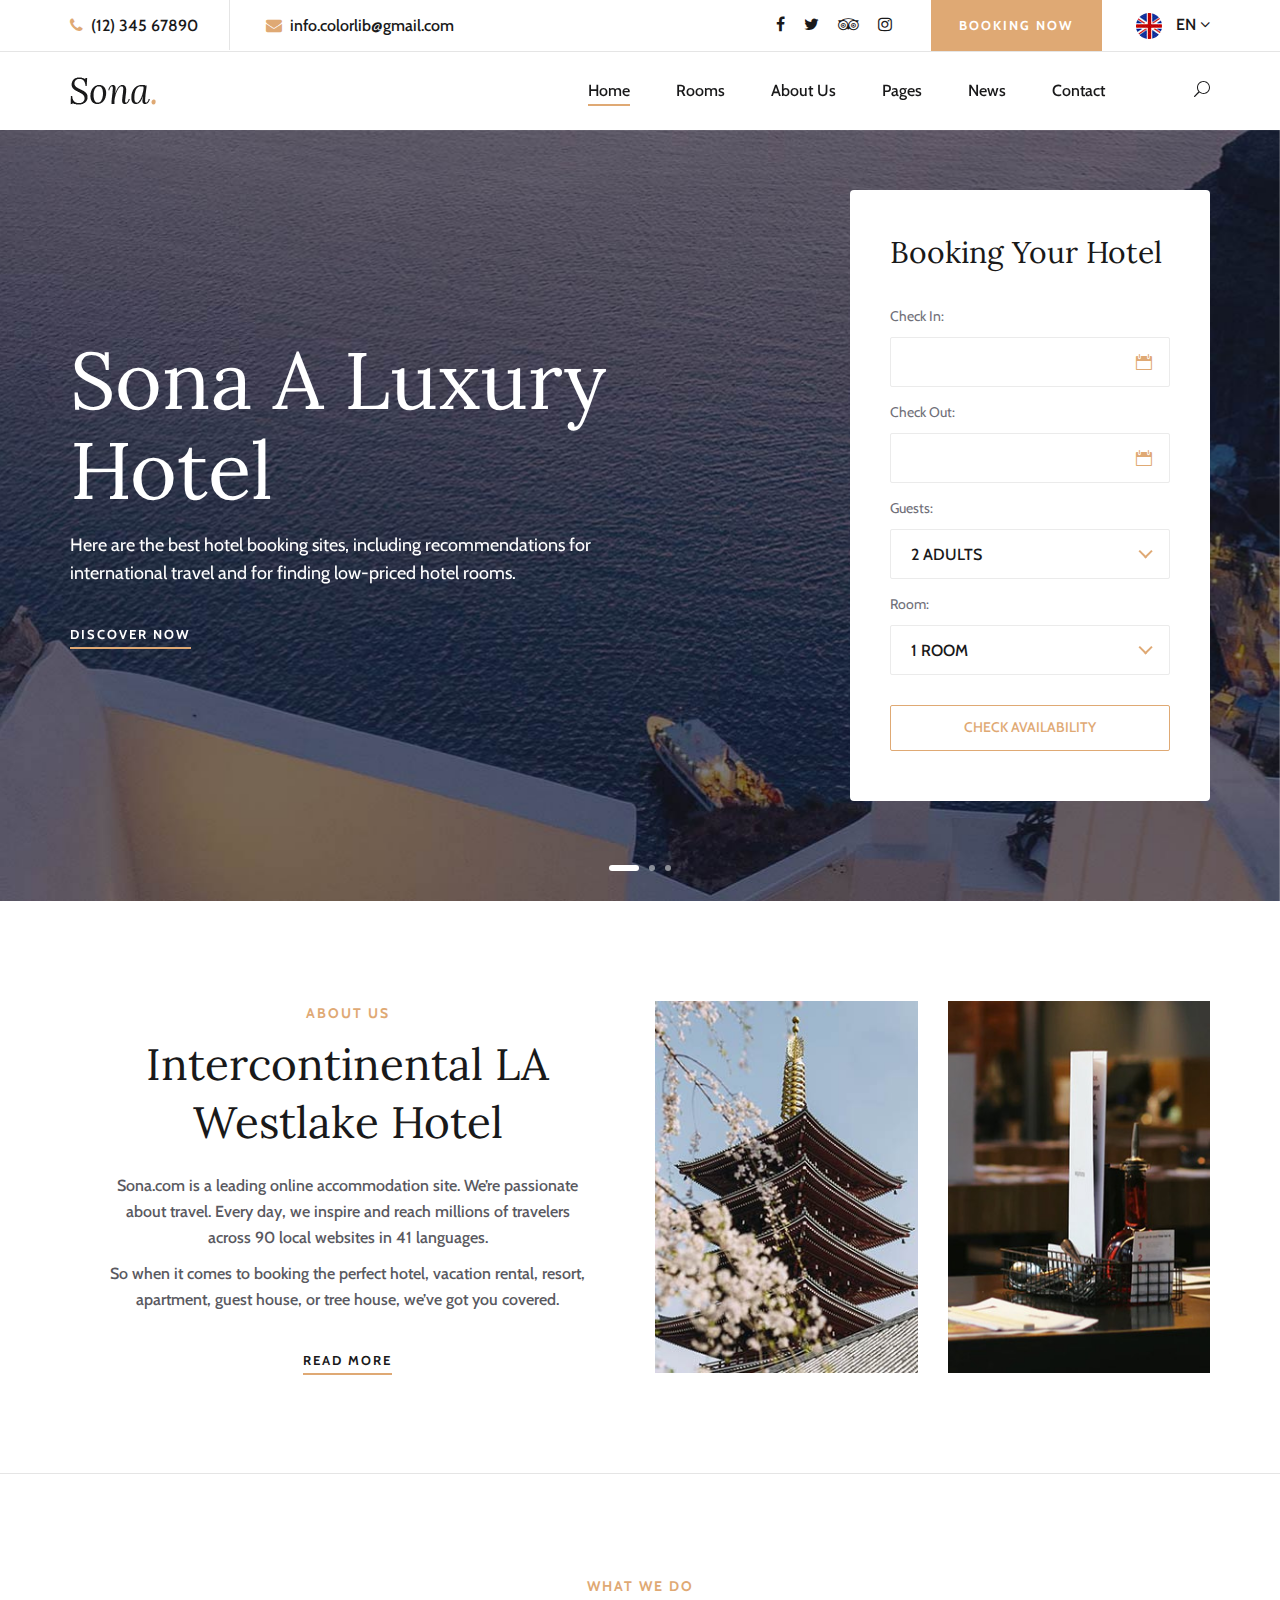
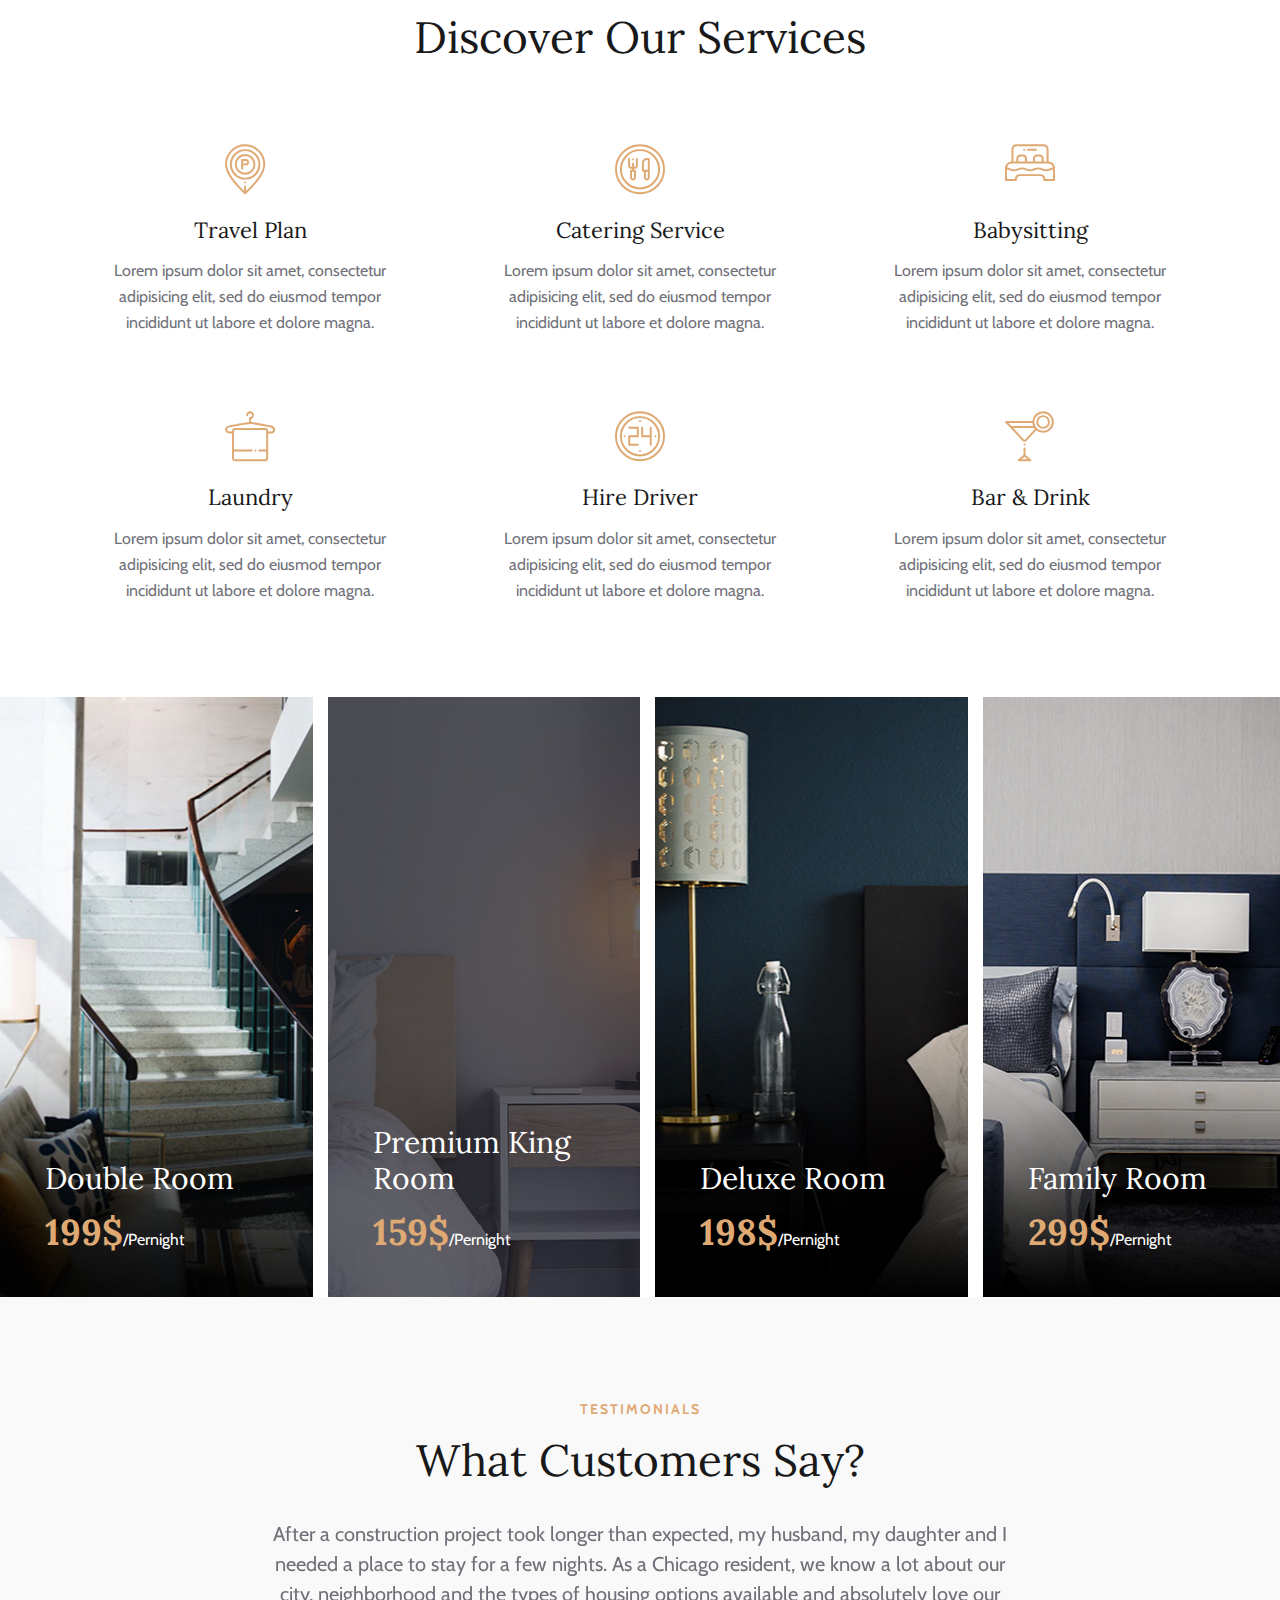
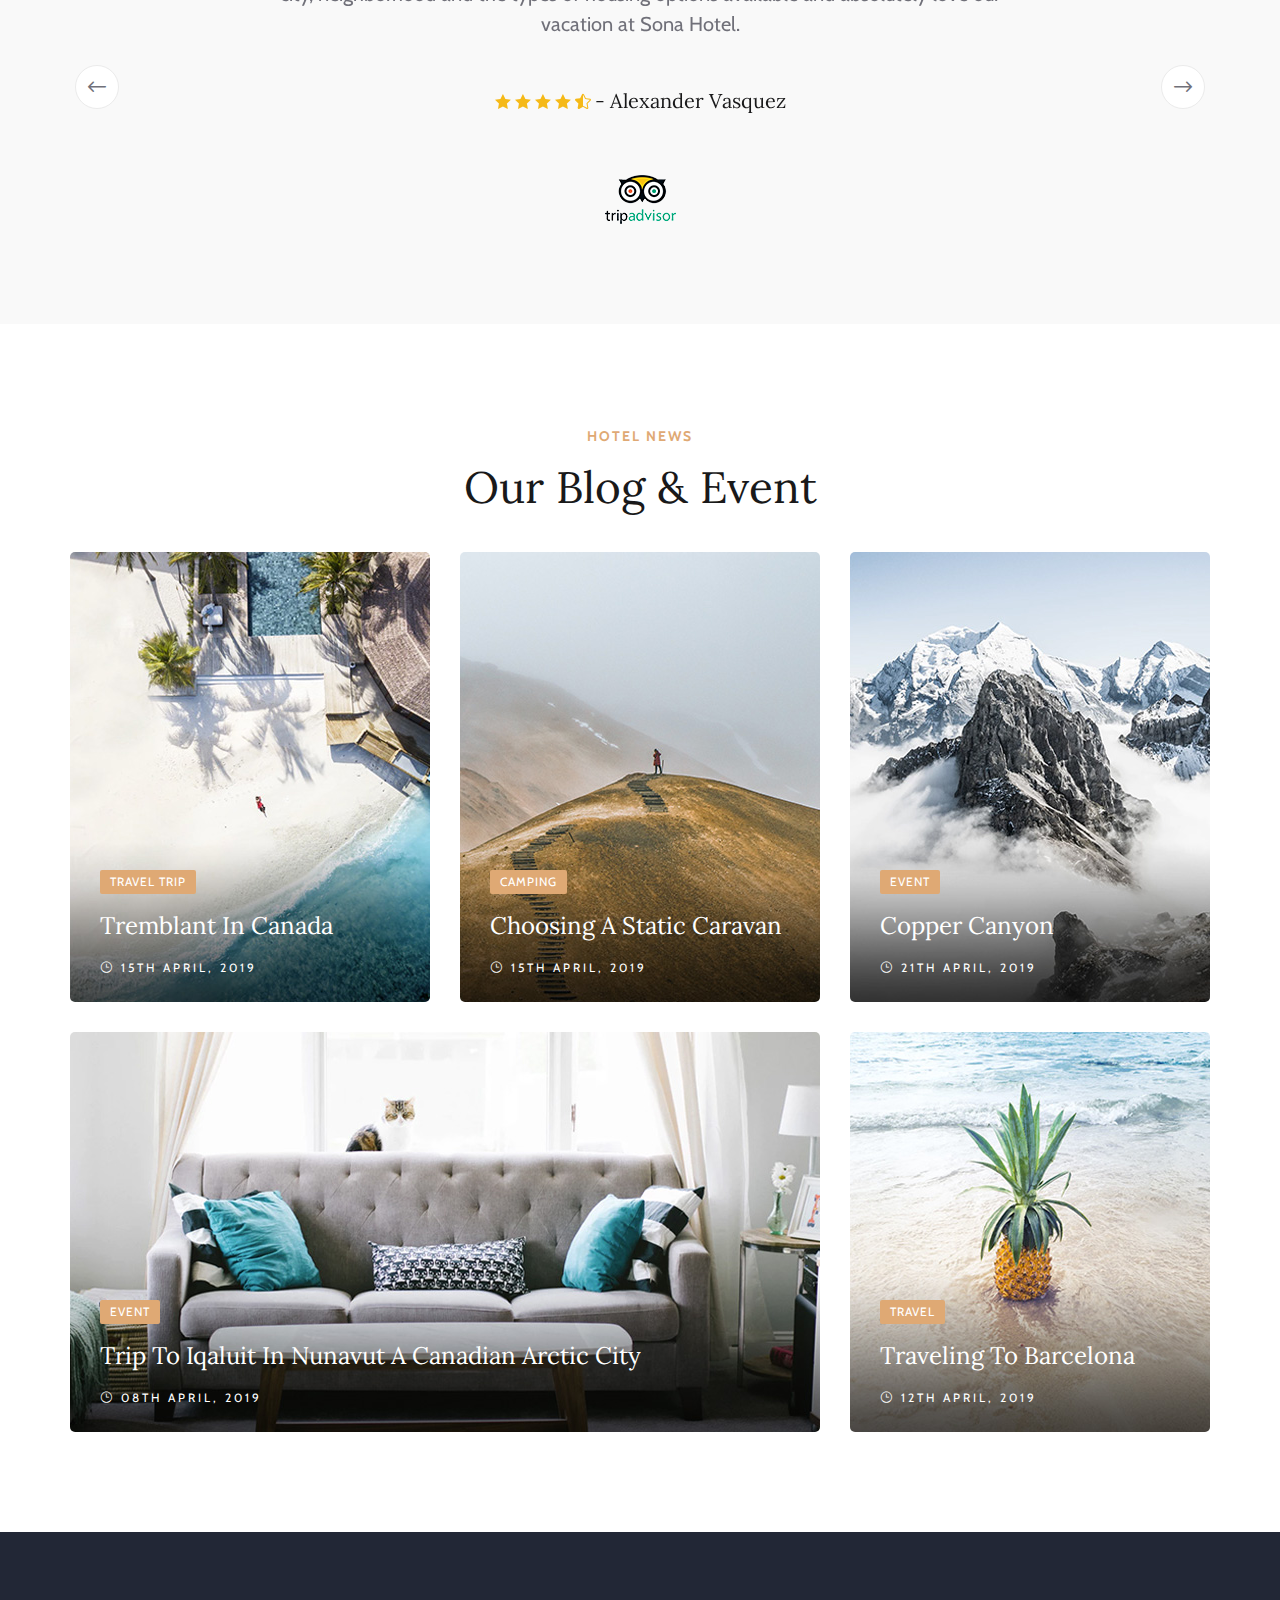
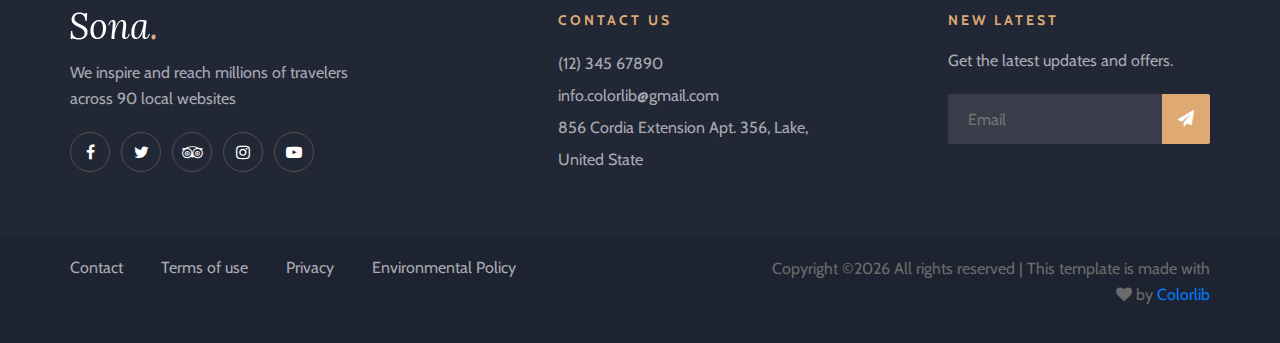
==== index.html @ cb91a14e "all files" ====
<!DOCTYPE html>
<html lang="zxx">

<head>
    <meta charset="UTF-8">
    <meta name="description" content="Sona Template">
    <meta name="keywords" content="Sona, unica, creative, html">
    <meta name="viewport" content="width=device-width, initial-scale=1.0">
    <meta http-equiv="X-UA-Compatible" content="ie=edge">
    <title>Sona | Template</title>

    <!-- Google Font -->
    <link href="https://fonts.googleapis.com/css?family=Lora:400,700&display=swap" rel="stylesheet">
    <link href="https://fonts.googleapis.com/css?family=Cabin:400,500,600,700&display=swap" rel="stylesheet">

    <!-- Css Styles -->
    <link rel="stylesheet" href="css/bootstrap.min.css" type="text/css">
    <link rel="stylesheet" href="css/font-awesome.min.css" type="text/css">
    <link rel="stylesheet" href="css/elegant-icons.css" type="text/css">
    <link rel="stylesheet" href="css/flaticon.css" type="text/css">
    <link rel="stylesheet" href="css/owl.carousel.min.css" type="text/css">
    <link rel="stylesheet" href="css/nice-select.css" type="text/css">
    <link rel="stylesheet" href="css/jquery-ui.min.css" type="text/css">
    <link rel="stylesheet" href="css/magnific-popup.css" type="text/css">
    <link rel="stylesheet" href="css/slicknav.min.css" type="text/css">
    <link rel="stylesheet" href="css/style.css" type="text/css">
</head>

<body>
    <!-- Page Preloder -->
    <div id="preloder">
        <div class="loader"></div>
    </div>

    <!-- Offcanvas Menu Section Begin -->
    <div class="offcanvas-menu-overlay"></div>
    <div class="canvas-open">
        <i class="icon_menu"></i>
    </div>
    <div class="offcanvas-menu-wrapper">
        <div class="canvas-close">
            <i class="icon_close"></i>
        </div>
        <div class="search-icon  search-switch">
            <i class="icon_search"></i>
        </div>
        <div class="header-configure-area">
            <div class="language-option">
                <img src="img/flag.jpg" alt="">
                <span>EN <i class="fa fa-angle-down"></i></span>
                <div class="flag-dropdown">
                    <ul>
                        <li><a href="#">Zi</a></li>
                        <li><a href="#">Fr</a></li>
                    </ul>
                </div>
            </div>
            <a href="#" class="bk-btn">Booking Now</a>
        </div>
        <nav class="mainmenu mobile-menu">
            <ul>
                <li class="active"><a href="./index.html">Home</a></li>
                <li><a href="./rooms.html">Rooms</a></li>
                <li><a href="./about-us.html">About Us</a></li>
                <li><a href="./pages.html">Pages</a>
                    <ul class="dropdown">
                        <li><a href="./room-details.html">Room Details</a></li>
                        <li><a href="#">Deluxe Room</a></li>
                        <li><a href="#">Family Room</a></li>
                        <li><a href="#">Premium Room</a></li>
                    </ul>
                </li>
                <li><a href="./blog.html">News</a></li>
                <li><a href="./contact.html">Contact</a></li>
            </ul>
        </nav>
        <div id="mobile-menu-wrap"></div>
        <div class="top-social">
            <a href="#"><i class="fa fa-facebook"></i></a>
            <a href="#"><i class="fa fa-twitter"></i></a>
            <a href="#"><i class="fa fa-tripadvisor"></i></a>
            <a href="#"><i class="fa fa-instagram"></i></a>
        </div>
        <ul class="top-widget">
            <li><i class="fa fa-phone"></i> (12) 345 67890</li>
            <li><i class="fa fa-envelope"></i> info.colorlib@gmail.com</li>
        </ul>
    </div>
    <!-- Offcanvas Menu Section End -->

    <!-- Header Section Begin -->
    <header class="header-section">
        <div class="top-nav">
            <div class="container">
                <div class="row">
                    <div class="col-lg-6">
                        <ul class="tn-left">
                            <li><i class="fa fa-phone"></i> (12) 345 67890</li>
                            <li><i class="fa fa-envelope"></i> info.colorlib@gmail.com</li>
                        </ul>
                    </div>
                    <div class="col-lg-6">
                        <div class="tn-right">
                            <div class="top-social">
                                <a href="#"><i class="fa fa-facebook"></i></a>
                                <a href="#"><i class="fa fa-twitter"></i></a>
                                <a href="#"><i class="fa fa-tripadvisor"></i></a>
                                <a href="#"><i class="fa fa-instagram"></i></a>
                            </div>
                            <a href="#" class="bk-btn">Booking Now</a>
                            <div class="language-option">
                                <img src="img/flag.jpg" alt="">
                                <span>EN <i class="fa fa-angle-down"></i></span>
                                <div class="flag-dropdown">
                                    <ul>
                                        <li><a href="#">Zi</a></li>
                                        <li><a href="#">Fr</a></li>
                                    </ul>
                                </div>
                            </div>
                        </div>
                    </div>
                </div>
            </div>
        </div>
        <div class="menu-item">
            <div class="container">
                <div class="row">
                    <div class="col-lg-2">
                        <div class="logo">
                            <a href="./index.html">
                                <img src="img/logo.png" alt="">
                            </a>
                        </div>
                    </div>
                    <div class="col-lg-10">
                        <div class="nav-menu">
                            <nav class="mainmenu">
                                <ul>
                                    <li class="active"><a href="./index.html">Home</a></li>
                                    <li><a href="./rooms.html">Rooms</a></li>
                                    <li><a href="./about-us.html">About Us</a></li>
                                    <li><a href="./pages.html">Pages</a>
                                        <ul class="dropdown">
                                            <li><a href="./room-details.html">Room Details</a></li>
                                            <li><a href="./blog-details.html">Blog Details</a></li>
                                            <li><a href="#">Family Room</a></li>
                                            <li><a href="#">Premium Room</a></li>
                                        </ul>
                                    </li>
                                    <li><a href="./blog.html">News</a></li>
                                    <li><a href="./contact.html">Contact</a></li>
                                </ul>
                            </nav>
                            <div class="nav-right search-switch">
                                <i class="icon_search"></i>
                            </div>
                        </div>
                    </div>
                </div>
            </div>
        </div>
    </header>
    <!-- Header End -->

    <!-- Hero Section Begin -->
    <section class="hero-section">
        <div class="container">
            <div class="row">
                <div class="col-lg-6">
                    <div class="hero-text">
                        <h1>Sona A Luxury Hotel</h1>
                        <p>Here are the best hotel booking sites, including recommendations for international
                            travel and for finding low-priced hotel rooms.</p>
                        <a href="#" class="primary-btn">Discover Now</a>
                    </div>
                </div>
                <div class="col-xl-4 col-lg-5 offset-xl-2 offset-lg-1">
                    <div class="booking-form">
                        <h3>Booking Your Hotel</h3>
                        <form action="#">
                            <div class="check-date">
                                <label for="date-in">Check In:</label>
                                <input type="text" class="date-input" id="date-in">
                                <i class="icon_calendar"></i>
                            </div>
                            <div class="check-date">
                                <label for="date-out">Check Out:</label>
                                <input type="text" class="date-input" id="date-out">
                                <i class="icon_calendar"></i>
                            </div>
                            <div class="select-option">
                                <label for="guest">Guests:</label>
                                <select id="guest">
                                    <option value="">2 Adults</option>
                                    <option value="">3 Adults</option>
                                </select>
                            </div>
                            <div class="select-option">
                                <label for="room">Room:</label>
                                <select id="room">
                                    <option value="">1 Room</option>
                                    <option value="">2 Room</option>
                                </select>
                            </div>
                            <button type="submit">Check Availability</button>
                        </form>
                    </div>
                </div>
            </div>
        </div>
        <div class="hero-slider owl-carousel">
            <div class="hs-item set-bg" data-setbg="img/hero/hero-1.jpg"></div>
            <div class="hs-item set-bg" data-setbg="img/hero/hero-2.jpg"></div>
            <div class="hs-item set-bg" data-setbg="img/hero/hero-3.jpg"></div>
        </div>
    </section>
    <!-- Hero Section End -->

    <!-- About Us Section Begin -->
    <section class="aboutus-section spad">
        <div class="container">
            <div class="row">
                <div class="col-lg-6">
                    <div class="about-text">
                        <div class="section-title">
                            <span>About Us</span>
                            <h2>Intercontinental LA <br />Westlake Hotel</h2>
                        </div>
                        <p class="f-para">Sona.com is a leading online accommodation site. We’re passionate about
                            travel. Every day, we inspire and reach millions of travelers across 90 local websites in 41
                            languages.</p>
                        <p class="s-para">So when it comes to booking the perfect hotel, vacation rental, resort,
                            apartment, guest house, or tree house, we’ve got you covered.</p>
                        <a href="#" class="primary-btn about-btn">Read More</a>
                    </div>
                </div>
                <div class="col-lg-6">
                    <div class="about-pic">
                        <div class="row">
                            <div class="col-sm-6">
                                <img src="img/about/about-1.jpg" alt="">
                            </div>
                            <div class="col-sm-6">
                                <img src="img/about/about-2.jpg" alt="">
                            </div>
                        </div>
                    </div>
                </div>
            </div>
        </div>
    </section>
    <!-- About Us Section End -->

    <!-- Services Section End -->
    <section class="services-section spad">
        <div class="container">
            <div class="row">
                <div class="col-lg-12">
                    <div class="section-title">
                        <span>What We Do</span>
                        <h2>Discover Our Services</h2>
                    </div>
                </div>
            </div>
            <div class="row">
                <div class="col-lg-4 col-sm-6">
                    <div class="service-item">
                        <i class="flaticon-036-parking"></i>
                        <h4>Travel Plan</h4>
                        <p>Lorem ipsum dolor sit amet, consectetur adipisicing elit, sed do eiusmod tempor incididunt ut
                            labore et dolore magna.</p>
                    </div>
                </div>
                <div class="col-lg-4 col-sm-6">
                    <div class="service-item">
                        <i class="flaticon-033-dinner"></i>
                        <h4>Catering Service</h4>
                        <p>Lorem ipsum dolor sit amet, consectetur adipisicing elit, sed do eiusmod tempor incididunt ut
                            labore et dolore magna.</p>
                    </div>
                </div>
                <div class="col-lg-4 col-sm-6">
                    <div class="service-item">
                        <i class="flaticon-026-bed"></i>
                        <h4>Babysitting</h4>
                        <p>Lorem ipsum dolor sit amet, consectetur adipisicing elit, sed do eiusmod tempor incididunt ut
                            labore et dolore magna.</p>
                    </div>
                </div>
                <div class="col-lg-4 col-sm-6">
                    <div class="service-item">
                        <i class="flaticon-024-towel"></i>
                        <h4>Laundry</h4>
                        <p>Lorem ipsum dolor sit amet, consectetur adipisicing elit, sed do eiusmod tempor incididunt ut
                            labore et dolore magna.</p>
                    </div>
                </div>
                <div class="col-lg-4 col-sm-6">
                    <div class="service-item">
                        <i class="flaticon-044-clock-1"></i>
                        <h4>Hire Driver</h4>
                        <p>Lorem ipsum dolor sit amet, consectetur adipisicing elit, sed do eiusmod tempor incididunt ut
                            labore et dolore magna.</p>
                    </div>
                </div>
                <div class="col-lg-4 col-sm-6">
                    <div class="service-item">
                        <i class="flaticon-012-cocktail"></i>
                        <h4>Bar & Drink</h4>
                        <p>Lorem ipsum dolor sit amet, consectetur adipisicing elit, sed do eiusmod tempor incididunt ut
                            labore et dolore magna.</p>
                    </div>
                </div>
            </div>
        </div>
    </section>
    <!-- Services Section End -->

    <!-- Home Room Section Begin -->
    <section class="hp-room-section">
        <div class="container-fluid">
            <div class="hp-room-items">
                <div class="row">
                    <div class="col-lg-3 col-md-6">
                        <div class="hp-room-item set-bg" data-setbg="img/room/room-b1.jpg">
                            <div class="hr-text">
                                <h3>Double Room</h3>
                                <h2>199$<span>/Pernight</span></h2>
                                <table>
                                    <tbody>
                                        <tr>
                                            <td class="r-o">Size:</td>
                                            <td>30 ft</td>
                                        </tr>
                                        <tr>
                                            <td class="r-o">Capacity:</td>
                                            <td>Max persion 5</td>
                                        </tr>
                                        <tr>
                                            <td class="r-o">Bed:</td>
                                            <td>King Beds</td>
                                        </tr>
                                        <tr>
                                            <td class="r-o">Services:</td>
                                            <td>Wifi, Television, Bathroom,...</td>
                                        </tr>
                                    </tbody>
                                </table>
                                <a href="#" class="primary-btn">More Details</a>
                            </div>
                        </div>
                    </div>
                    <div class="col-lg-3 col-md-6">
                        <div class="hp-room-item set-bg" data-setbg="img/room/room-b2.jpg">
                            <div class="hr-text">
                                <h3>Premium King Room</h3>
                                <h2>159$<span>/Pernight</span></h2>
                                <table>
                                    <tbody>
                                        <tr>
                                            <td class="r-o">Size:</td>
                                            <td>30 ft</td>
                                        </tr>
                                        <tr>
                                            <td class="r-o">Capacity:</td>
                                            <td>Max persion 5</td>
                                        </tr>
                                        <tr>
                                            <td class="r-o">Bed:</td>
                                            <td>King Beds</td>
                                        </tr>
                                        <tr>
                                            <td class="r-o">Services:</td>
                                            <td>Wifi, Television, Bathroom,...</td>
                                        </tr>
                                    </tbody>
                                </table>
                                <a href="#" class="primary-btn">More Details</a>
                            </div>
                        </div>
                    </div>
                    <div class="col-lg-3 col-md-6">
                        <div class="hp-room-item set-bg" data-setbg="img/room/room-b3.jpg">
                            <div class="hr-text">
                                <h3>Deluxe Room</h3>
                                <h2>198$<span>/Pernight</span></h2>
                                <table>
                                    <tbody>
                                        <tr>
                                            <td class="r-o">Size:</td>
                                            <td>30 ft</td>
                                        </tr>
                                        <tr>
                                            <td class="r-o">Capacity:</td>
                                            <td>Max persion 5</td>
                                        </tr>
                                        <tr>
                                            <td class="r-o">Bed:</td>
                                            <td>King Beds</td>
                                        </tr>
                                        <tr>
                                            <td class="r-o">Services:</td>
                                            <td>Wifi, Television, Bathroom,...</td>
                                        </tr>
                                    </tbody>
                                </table>
                                <a href="#" class="primary-btn">More Details</a>
                            </div>
                        </div>
                    </div>
                    <div class="col-lg-3 col-md-6">
                        <div class="hp-room-item set-bg" data-setbg="img/room/room-b4.jpg">
                            <div class="hr-text">
                                <h3>Family Room</h3>
                                <h2>299$<span>/Pernight</span></h2>
                                <table>
                                    <tbody>
                                        <tr>
                                            <td class="r-o">Size:</td>
                                            <td>30 ft</td>
                                        </tr>
                                        <tr>
                                            <td class="r-o">Capacity:</td>
                                            <td>Max persion 5</td>
                                        </tr>
                                        <tr>
                                            <td class="r-o">Bed:</td>
                                            <td>King Beds</td>
                                        </tr>
                                        <tr>
                                            <td class="r-o">Services:</td>
                                            <td>Wifi, Television, Bathroom,...</td>
                                        </tr>
                                    </tbody>
                                </table>
                                <a href="#" class="primary-btn">More Details</a>
                            </div>
                        </div>
                    </div>
                </div>
            </div>
        </div>
    </section>
    <!-- Home Room Section End -->

    <!-- Testimonial Section Begin -->
    <section class="testimonial-section spad">
        <div class="container">
            <div class="row">
                <div class="col-lg-12">
                    <div class="section-title">
                        <span>Testimonials</span>
                        <h2>What Customers Say?</h2>
                    </div>
                </div>
            </div>
            <div class="row">
                <div class="col-lg-8 offset-lg-2">
                    <div class="testimonial-slider owl-carousel">
                        <div class="ts-item">
                            <p>After a construction project took longer than expected, my husband, my daughter and I
                                needed a place to stay for a few nights. As a Chicago resident, we know a lot about our
                                city, neighborhood and the types of housing options available and absolutely love our
                                vacation at Sona Hotel.</p>
                            <div class="ti-author">
                                <div class="rating">
                                    <i class="icon_star"></i>
                                    <i class="icon_star"></i>
                                    <i class="icon_star"></i>
                                    <i class="icon_star"></i>
                                    <i class="icon_star-half_alt"></i>
                                </div>
                                <h5> - Alexander Vasquez</h5>
                            </div>
                            <img src="img/testimonial-logo.png" alt="">
                        </div>
                        <div class="ts-item">
                            <p>After a construction project took longer than expected, my husband, my daughter and I
                                needed a place to stay for a few nights. As a Chicago resident, we know a lot about our
                                city, neighborhood and the types of housing options available and absolutely love our
                                vacation at Sona Hotel.</p>
                            <div class="ti-author">
                                <div class="rating">
                                    <i class="icon_star"></i>
                                    <i class="icon_star"></i>
                                    <i class="icon_star"></i>
                                    <i class="icon_star"></i>
                                    <i class="icon_star-half_alt"></i>
                                </div>
                                <h5> - Alexander Vasquez</h5>
                            </div>
                            <img src="img/testimonial-logo.png" alt="">
                        </div>
                    </div>
                </div>
            </div>
        </div>
    </section>
    <!-- Testimonial Section End -->

    <!-- Blog Section Begin -->
    <section class="blog-section spad">
        <div class="container">
            <div class="row">
                <div class="col-lg-12">
                    <div class="section-title">
                        <span>Hotel News</span>
                        <h2>Our Blog & Event</h2>
                    </div>
                </div>
            </div>
            <div class="row">
                <div class="col-lg-4">
                    <div class="blog-item set-bg" data-setbg="img/blog/blog-1.jpg">
                        <div class="bi-text">
                            <span class="b-tag">Travel Trip</span>
                            <h4><a href="#">Tremblant In Canada</a></h4>
                            <div class="b-time"><i class="icon_clock_alt"></i> 15th April, 2019</div>
                        </div>
                    </div>
                </div>
                <div class="col-lg-4">
                    <div class="blog-item set-bg" data-setbg="img/blog/blog-2.jpg">
                        <div class="bi-text">
                            <span class="b-tag">Camping</span>
                            <h4><a href="#">Choosing A Static Caravan</a></h4>
                            <div class="b-time"><i class="icon_clock_alt"></i> 15th April, 2019</div>
                        </div>
                    </div>
                </div>
                <div class="col-lg-4">
                    <div class="blog-item set-bg" data-setbg="img/blog/blog-3.jpg">
                        <div class="bi-text">
                            <span class="b-tag">Event</span>
                            <h4><a href="#">Copper Canyon</a></h4>
                            <div class="b-time"><i class="icon_clock_alt"></i> 21th April, 2019</div>
                        </div>
                    </div>
                </div>
                <div class="col-lg-8">
                    <div class="blog-item small-size set-bg" data-setbg="img/blog/blog-wide.jpg">
                        <div class="bi-text">
                            <span class="b-tag">Event</span>
                            <h4><a href="#">Trip To Iqaluit In Nunavut A Canadian Arctic City</a></h4>
                            <div class="b-time"><i class="icon_clock_alt"></i> 08th April, 2019</div>
                        </div>
                    </div>
                </div>
                <div class="col-lg-4">
                    <div class="blog-item small-size set-bg" data-setbg="img/blog/blog-10.jpg">
                        <div class="bi-text">
                            <span class="b-tag">Travel</span>
                            <h4><a href="#">Traveling To Barcelona</a></h4>
                            <div class="b-time"><i class="icon_clock_alt"></i> 12th April, 2019</div>
                        </div>
                    </div>
                </div>
            </div>
        </div>
    </section>
    <!-- Blog Section End -->

    <!-- Footer Section Begin -->
    <footer class="footer-section">
        <div class="container">
            <div class="footer-text">
                <div class="row">
                    <div class="col-lg-4">
                        <div class="ft-about">
                            <div class="logo">
                                <a href="#">
                                    <img src="img/footer-logo.png" alt="">
                                </a>
                            </div>
                            <p>We inspire and reach millions of travelers<br /> across 90 local websites</p>
                            <div class="fa-social">
                                <a href="#"><i class="fa fa-facebook"></i></a>
                                <a href="#"><i class="fa fa-twitter"></i></a>
                                <a href="#"><i class="fa fa-tripadvisor"></i></a>
                                <a href="#"><i class="fa fa-instagram"></i></a>
                                <a href="#"><i class="fa fa-youtube-play"></i></a>
                            </div>
                        </div>
                    </div>
                    <div class="col-lg-3 offset-lg-1">
                        <div class="ft-contact">
                            <h6>Contact Us</h6>
                            <ul>
                                <li>(12) 345 67890</li>
                                <li>info.colorlib@gmail.com</li>
                                <li>856 Cordia Extension Apt. 356, Lake, United State</li>
                            </ul>
                        </div>
                    </div>
                    <div class="col-lg-3 offset-lg-1">
                        <div class="ft-newslatter">
                            <h6>New latest</h6>
                            <p>Get the latest updates and offers.</p>
                            <form action="#" class="fn-form">
                                <input type="text" placeholder="Email">
                                <button type="submit"><i class="fa fa-send"></i></button>
                            </form>
                        </div>
                    </div>
                </div>
            </div>
        </div>
        <div class="copyright-option">
            <div class="container">
                <div class="row">
                    <div class="col-lg-7">
                        <ul>
                            <li><a href="#">Contact</a></li>
                            <li><a href="#">Terms of use</a></li>
                            <li><a href="#">Privacy</a></li>
                            <li><a href="#">Environmental Policy</a></li>
                        </ul>
                    </div>
                    <div class="col-lg-5">
                        <div class="co-text"><p><!-- Link back to Colorlib can't be removed. Template is licensed under CC BY 3.0. -->
  Copyright &copy;<script>document.write(new Date().getFullYear());</script> All rights reserved | This template is made with <i class="fa fa-heart" aria-hidden="true"></i> by <a href="https://colorlib.com" target="_blank">Colorlib</a>
  <!-- Link back to Colorlib can't be removed. Template is licensed under CC BY 3.0. --></p></div>
                    </div>
                </div>
            </div>
        </div>
    </footer>
    <!-- Footer Section End -->

    <!-- Search model Begin -->
    <div class="search-model">
        <div class="h-100 d-flex align-items-center justify-content-center">
            <div class="search-close-switch"><i class="icon_close"></i></div>
            <form class="search-model-form">
                <input type="text" id="search-input" placeholder="Search here.....">
            </form>
        </div>
    </div>
    <!-- Search model end -->

    <!-- Js Plugins -->
    <script src="js/jquery-3.3.1.min.js"></script>
    <script src="js/bootstrap.min.js"></script>
    <script src="js/jquery.magnific-popup.min.js"></script>
    <script src="js/jquery.nice-select.min.js"></script>
    <script src="js/jquery-ui.min.js"></script>
    <script src="js/jquery.slicknav.js"></script>
    <script src="js/owl.carousel.min.js"></script>
    <script src="js/main.js"></script>
</body>

</html>
---- css/elegant-icons.css ----
@font-face {
	font-family: 'ElegantIcons';
	src:url('../fonts/ElegantIcons.eot');
	src:url('../fonts/ElegantIcons.eot?#iefix') format('embedded-opentype'),
		url('../fonts/ElegantIcons.woff') format('woff'),
		url('../fonts/ElegantIcons.ttf') format('truetype'),
		url('../fonts/ElegantIcons.svg#ElegantIcons') format('svg');
	font-weight: normal;
	font-style: normal;
}

/* Use the following CSS code if you want to use data attributes for inserting your icons */
[data-icon]:before {
	font-family: 'ElegantIcons';
	content: attr(data-icon);
	speak: none;
	font-weight: normal;
	font-variant: normal;
	text-transform: none;
	line-height: 1;
	-webkit-font-smoothing: antialiased;
	-moz-osx-font-smoothing: grayscale;
}

/* Use the following CSS code if you want to have a class per icon */
/*
Instead of a list of all class selectors,
you can use the generic selector below, but it's slower:
[class*="your-class-prefix"] {
*/
.arrow_up, .arrow_down, .arrow_left, .arrow_right, .arrow_left-up, .arrow_right-up, .arrow_right-down, .arrow_left-down, .arrow-up-down, .arrow_up-down_alt, .arrow_left-right_alt, .arrow_left-right, .arrow_expand_alt2, .arrow_expand_alt, .arrow_condense, .arrow_expand, .arrow_move, .arrow_carrot-up, .arrow_carrot-down, .arrow_carrot-left, .arrow_carrot-right, .arrow_carrot-2up, .arrow_carrot-2down, .arrow_carrot-2left, .arrow_carrot-2right, .arrow_carrot-up_alt2, .arrow_carrot-down_alt2, .arrow_carrot-left_alt2, .arrow_carrot-right_alt2, .arrow_carrot-2up_alt2, .arrow_carrot-2down_alt2, .arrow_carrot-2left_alt2, .arrow_carrot-2right_alt2, .arrow_triangle-up, .arrow_triangle-down, .arrow_triangle-left, .arrow_triangle-right, .arrow_triangle-up_alt2, .arrow_triangle-down_alt2, .arrow_triangle-left_alt2, .arrow_triangle-right_alt2, .arrow_back, .icon_minus-06, .icon_plus, .icon_close, .icon_check, .icon_minus_alt2, .icon_plus_alt2, .icon_close_alt2, .icon_check_alt2, .icon_zoom-out_alt, .icon_zoom-in_alt, .icon_search, .icon_box-empty, .icon_box-selected, .icon_minus-box, .icon_plus-box, .icon_box-checked, .icon_circle-empty, .icon_circle-slelected, .icon_stop_alt2, .icon_stop, .icon_pause_alt2, .icon_pause, .icon_menu, .icon_menu-square_alt2, .icon_menu-circle_alt2, .icon_ul, .icon_ol, .icon_adjust-horiz, .icon_adjust-vert, .icon_document_alt, .icon_documents_alt, .icon_pencil, .icon_pencil-edit_alt, .icon_pencil-edit, .icon_folder-alt, .icon_folder-open_alt, .icon_folder-add_alt, .icon_info_alt, .icon_error-oct_alt, .icon_error-circle_alt, .icon_error-triangle_alt, .icon_question_alt2, .icon_question, .icon_comment_alt, .icon_chat_alt, .icon_vol-mute_alt, .icon_volume-low_alt, .icon_volume-high_alt, .icon_quotations, .icon_quotations_alt2, .icon_clock_alt, .icon_lock_alt, .icon_lock-open_alt, .icon_key_alt, .icon_cloud_alt, .icon_cloud-upload_alt, .icon_cloud-download_alt, .icon_image, .icon_images, .icon_lightbulb_alt, .icon_gift_alt, .icon_house_alt, .icon_genius, .icon_mobile, .icon_tablet, .icon_laptop, .icon_desktop, .icon_camera_alt, .icon_mail_alt, .icon_cone_alt, .icon_ribbon_alt, .icon_bag_alt, .icon_creditcard, .icon_cart_alt, .icon_paperclip, .icon_tag_alt, .icon_tags_alt, .icon_trash_alt, .icon_cursor_alt, .icon_mic_alt, .icon_compass_alt, .icon_pin_alt, .icon_pushpin_alt, .icon_map_alt, .icon_drawer_alt, .icon_toolbox_alt, .icon_book_alt, .icon_calendar, .icon_film, .icon_table, .icon_contacts_alt, .icon_headphones, .icon_lifesaver, .icon_piechart, .icon_refresh, .icon_link_alt, .icon_link, .icon_loading, .icon_blocked, .icon_archive_alt, .icon_heart_alt, .icon_star_alt, .icon_star-half_alt, .icon_star, .icon_star-half, .icon_tools, .icon_tool, .icon_cog, .icon_cogs, .arrow_up_alt, .arrow_down_alt, .arrow_left_alt, .arrow_right_alt, .arrow_left-up_alt, .arrow_right-up_alt, .arrow_right-down_alt, .arrow_left-down_alt, .arrow_condense_alt, .arrow_expand_alt3, .arrow_carrot_up_alt, .arrow_carrot-down_alt, .arrow_carrot-left_alt, .arrow_carrot-right_alt, .arrow_carrot-2up_alt, .arrow_carrot-2dwnn_alt, .arrow_carrot-2left_alt, .arrow_carrot-2right_alt, .arrow_triangle-up_alt, .arrow_triangle-down_alt, .arrow_triangle-left_alt, .arrow_triangle-right_alt, .icon_minus_alt, .icon_plus_alt, .icon_close_alt, .icon_check_alt, .icon_zoom-out, .icon_zoom-in, .icon_stop_alt, .icon_menu-square_alt, .icon_menu-circle_alt, .icon_document, .icon_documents, .icon_pencil_alt, .icon_folder, .icon_folder-open, .icon_folder-add, .icon_folder_upload, .icon_folder_download, .icon_info, .icon_error-circle, .icon_error-oct, .icon_error-triangle, .icon_question_alt, .icon_comment, .icon_chat, .icon_vol-mute, .icon_volume-low, .icon_volume-high, .icon_quotations_alt, .icon_clock, .icon_lock, .icon_lock-open, .icon_key, .icon_cloud, .icon_cloud-upload, .icon_cloud-download, .icon_lightbulb, .icon_gift, .icon_house, .icon_camera, .icon_mail, .icon_cone, .icon_ribbon, .icon_bag, .icon_cart, .icon_tag, .icon_tags, .icon_trash, .icon_cursor, .icon_mic, .icon_compass, .icon_pin, .icon_pushpin, .icon_map, .icon_drawer, .icon_toolbox, .icon_book, .icon_contacts, .icon_archive, .icon_heart, .icon_profile, .icon_group, .icon_grid-2x2, .icon_grid-3x3, .icon_music, .icon_pause_alt, .icon_phone, .icon_upload, .icon_download, .social_facebook, .social_twitter, .social_pinterest, .social_googleplus, .social_tumblr, .social_tumbleupon, .social_wordpress, .social_instagram, .social_dribbble, .social_vimeo, .social_linkedin, .social_rss, .social_deviantart, .social_share, .social_myspace, .social_skype, .social_youtube, .social_picassa, .social_googledrive, .social_flickr, .social_blogger, .social_spotify, .social_delicious, .social_facebook_circle, .social_twitter_circle, .social_pinterest_circle, .social_googleplus_circle, .social_tumblr_circle, .social_stumbleupon_circle, .social_wordpress_circle, .social_instagram_circle, .social_dribbble_circle, .social_vimeo_circle, .social_linkedin_circle, .social_rss_circle, .social_deviantart_circle, .social_share_circle, .social_myspace_circle, .social_skype_circle, .social_youtube_circle, .social_picassa_circle, .social_googledrive_alt2, .social_flickr_circle, .social_blogger_circle, .social_spotify_circle, .social_delicious_circle, .social_facebook_square, .social_twitter_square, .social_pinterest_square, .social_googleplus_square, .social_tumblr_square, .social_stumbleupon_square, .social_wordpress_square, .social_instagram_square, .social_dribbble_square, .social_vimeo_square, .social_linkedin_square, .social_rss_square, .social_deviantart_square, .social_share_square, .social_myspace_square, .social_skype_square, .social_youtube_square, .social_picassa_square, .social_googledrive_square, .social_flickr_square, .social_blogger_square, .social_spotify_square, .social_delicious_square, .icon_printer, .icon_calulator, .icon_building, .icon_floppy, .icon_drive, .icon_search-2, .icon_id, .icon_id-2, .icon_puzzle, .icon_like, .icon_dislike, .icon_mug, .icon_currency, .icon_wallet, .icon_pens, .icon_easel, .icon_flowchart, .icon_datareport, .icon_briefcase, .icon_shield, .icon_percent, .icon_globe, .icon_globe-2, .icon_target, .icon_hourglass, .icon_balance, .icon_rook, .icon_printer-alt, .icon_calculator_alt, .icon_building_alt, .icon_floppy_alt, .icon_drive_alt, .icon_search_alt, .icon_id_alt, .icon_id-2_alt, .icon_puzzle_alt, .icon_like_alt, .icon_dislike_alt, .icon_mug_alt, .icon_currency_alt, .icon_wallet_alt, .icon_pens_alt, .icon_easel_alt, .icon_flowchart_alt, .icon_datareport_alt, .icon_briefcase_alt, .icon_shield_alt, .icon_percent_alt, .icon_globe_alt, .icon_clipboard {
	font-family: 'ElegantIcons';
	speak: none;
	font-style: normal;
	font-weight: normal;
	font-variant: normal;
	text-transform: none;
	line-height: 1;
	-webkit-font-smoothing: antialiased;
}
.arrow_up:before {
	content: "\21";
}
.arrow_down:before {
	content: "\22";
}
.arrow_left:before {
	content: "\23";
}
.arrow_right:before {
	content: "\24";
}
.arrow_left-up:before {
	content: "\25";
}
.arrow_right-up:before {
	content: "\26";
}
.arrow_right-down:before {
	content: "\27";
}
.arrow_left-down:before {
	content: "\28";
}
.arrow-up-down:before {
	content: "\29";
}
.arrow_up-down_alt:before {
	content: "\2a";
}
.arrow_left-right_alt:before {
	content: "\2b";
}
.arrow_left-right:before {
	content: "\2c";
}
.arrow_expand_alt2:before {
	content: "\2d";
}
.arrow_expand_alt:before {
	content: "\2e";
}
.arrow_condense:before {
	content: "\2f";
}
.arrow_expand:before {
	content: "\30";
}
.arrow_move:before {
	content: "\31";
}
.arrow_carrot-up:before {
	content: "\32";
}
.arrow_carrot-down:before {
	content: "\33";
}
.arrow_carrot-left:before {
	content: "\34";
}
.arrow_carrot-right:before {
	content: "\35";
}
.arrow_carrot-2up:before {
	content: "\36";
}
.arrow_carrot-2down:before {
	content: "\37";
}
.arrow_carrot-2left:before {
	content: "\38";
}
.arrow_carrot-2right:before {
	content: "\39";
}
.arrow_carrot-up_alt2:before {
	content: "\3a";
}
.arrow_carrot-down_alt2:before {
	content: "\3b";
}
.arrow_carrot-left_alt2:before {
	content: "\3c";
}
.arrow_carrot-right_alt2:before {
	content: "\3d";
}
.arrow_carrot-2up_alt2:before {
	content: "\3e";
}
.arrow_carrot-2down_alt2:before {
	content: "\3f";
}
.arrow_carrot-2left_alt2:before {
	content: "\40";
}
.arrow_carrot-2right_alt2:before {
	content: "\41";
}
.arrow_triangle-up:before {
	content: "\42";
}
.arrow_triangle-down:before {
	content: "\43";
}
.arrow_triangle-left:before {
	content: "\44";
}
.arrow_triangle-right:before {
	content: "\45";
}
.arrow_triangle-up_alt2:before {
	content: "\46";
}
.arrow_triangle-down_alt2:before {
	content: "\47";
}
.arrow_triangle-left_alt2:before {
	content: "\48";
}
.arrow_triangle-right_alt2:before {
	content: "\49";
}
.arrow_back:before {
	content: "\4a";
}
.icon_minus-06:before {
	content: "\4b";
}
.icon_plus:before {
	content: "\4c";
}
.icon_close:before {
	content: "\4d";
}
.icon_check:before {
	content: "\4e";
}
.icon_minus_alt2:before {
	content: "\4f";
}
.icon_plus_alt2:before {
	content: "\50";
}
.icon_close_alt2:before {
	content: "\51";
}
.icon_check_alt2:before {
	content: "\52";
}
.icon_zoom-out_alt:before {
	content: "\53";
}
.icon_zoom-in_alt:before {
	content: "\54";
}
.icon_search:before {
	content: "\55";
}
.icon_box-empty:before {
	content: "\56";
}
.icon_box-selected:before {
	content: "\57";
}
.icon_minus-box:before {
	content: "\58";
}
.icon_plus-box:before {
	content: "\59";
}
.icon_box-checked:before {
	content: "\5a";
}
.icon_circle-empty:before {
	content: "\5b";
}
.icon_circle-slelected:before {
	content: "\5c";
}
.icon_stop_alt2:before {
	content: "\5d";
}
.icon_stop:before {
	content: "\5e";
}
.icon_pause_alt2:before {
	content: "\5f";
}
.icon_pause:before {
	content: "\60";
}
.icon_menu:before {
	content: "\61";
}
.icon_menu-square_alt2:before {
	content: "\62";
}
.icon_menu-circle_alt2:before {
	content: "\63";
}
.icon_ul:before {
	content: "\64";
}
.icon_ol:before {
	content: "\65";
}
.icon_adjust-horiz:before {
	content: "\66";
}
.icon_adjust-vert:before {
	content: "\67";
}
.icon_document_alt:before {
	content: "\68";
}
.icon_documents_alt:before {
	content: "\69";
}
.icon_pencil:before {
	content: "\6a";
}
.icon_pencil-edit_alt:before {
	content: "\6b";
}
.icon_pencil-edit:before {
	content: "\6c";
}
.icon_folder-alt:before {
	content: "\6d";
}
.icon_folder-open_alt:before {
	content: "\6e";
}
.icon_folder-add_alt:before {
	content: "\6f";
}
.icon_info_alt:before {
	content: "\70";
}
.icon_error-oct_alt:before {
	content: "\71";
}
.icon_error-circle_alt:before {
	content: "\72";
}
.icon_error-triangle_alt:before {
	content: "\73";
}
.icon_question_alt2:before {
	content: "\74";
}
.icon_question:before {
	content: "\75";
}
.icon_comment_alt:before {
	content: "\76";
}
.icon_chat_alt:before {
	content: "\77";
}
.icon_vol-mute_alt:before {
	content: "\78";
}
.icon_volume-low_alt:before {
	content: "\79";
}
.icon_volume-high_alt:before {
	content: "\7a";
}
.icon_quotations:before {
	content: "\7b";
}
.icon_quotations_alt2:before {
	content: "\7c";
}
.icon_clock_alt:before {
	content: "\7d";
}
.icon_lock_alt:before {
	content: "\7e";
}
.icon_lock-open_alt:before {
	content: "\e000";
}
.icon_key_alt:before {
	content: "\e001";
}
.icon_cloud_alt:before {
	content: "\e002";
}
.icon_cloud-upload_alt:before {
	content: "\e003";
}
.icon_cloud-download_alt:before {
	content: "\e004";
}
.icon_image:before {
	content: "\e005";
}
.icon_images:before {
	content: "\e006";
}
.icon_lightbulb_alt:before {
	content: "\e007";
}
.icon_gift_alt:before {
	content: "\e008";
}
.icon_house_alt:before {
	content: "\e009";
}
.icon_genius:before {
	content: "\e00a";
}
.icon_mobile:before {
	content: "\e00b";
}
.icon_tablet:before {
	content: "\e00c";
}
.icon_laptop:before {
	content: "\e00d";
}
.icon_desktop:before {
	content: "\e00e";
}
.icon_camera_alt:before {
	content: "\e00f";
}
.icon_mail_alt:before {
	content: "\e010";
}
.icon_cone_alt:before {
	content: "\e011";
}
.icon_ribbon_alt:before {
	content: "\e012";
}
.icon_bag_alt:before {
	content: "\e013";
}
.icon_creditcard:before {
	content: "\e014";
}
.icon_cart_alt:before {
	content: "\e015";
}
.icon_paperclip:before {
	content: "\e016";
}
.icon_tag_alt:before {
	content: "\e017";
}
.icon_tags_alt:before {
	content: "\e018";
}
.icon_trash_alt:before {
	content: "\e019";
}
.icon_cursor_alt:before {
	content: "\e01a";
}
.icon_mic_alt:before {
	content: "\e01b";
}
.icon_compass_alt:before {
	content: "\e01c";
}
.icon_pin_alt:before {
	content: "\e01d";
}
.icon_pushpin_alt:before {
	content: "\e01e";
}
.icon_map_alt:before {
	content: "\e01f";
}
.icon_drawer_alt:before {
	content: "\e020";
}
.icon_toolbox_alt:before {
	content: "\e021";
}
.icon_book_alt:before {
	content: "\e022";
}
.icon_calendar:before {
	content: "\e023";
}
.icon_film:before {
	content: "\e024";
}
.icon_table:before {
	content: "\e025";
}
.icon_contacts_alt:before {
	content: "\e026";
}
.icon_headphones:before {
	content: "\e027";
}
.icon_lifesaver:before {
	content: "\e028";
}
.icon_piechart:before {
	content: "\e029";
}
.icon_refresh:before {
	content: "\e02a";
}
.icon_link_alt:before {
	content: "\e02b";
}
.icon_link:before {
	content: "\e02c";
}
.icon_loading:before {
	content: "\e02d";
}
.icon_blocked:before {
	content: "\e02e";
}
.icon_archive_alt:before {
	content: "\e02f";
}
.icon_heart_alt:before {
	content: "\e030";
}
.icon_star_alt:before {
	content: "\e031";
}
.icon_star-half_alt:before {
	content: "\e032";
}
.icon_star:before {
	content: "\e033";
}
.icon_star-half:before {
	content: "\e034";
}
.icon_tools:before {
	content: "\e035";
}
.icon_tool:before {
	content: "\e036";
}
.icon_cog:before {
	content: "\e037";
}
.icon_cogs:before {
	content: "\e038";
}
.arrow_up_alt:before {
	content: "\e039";
}
.arrow_down_alt:before {
	content: "\e03a";
}
.arrow_left_alt:before {
	content: "\e03b";
}
.arrow_right_alt:before {
	content: "\e03c";
}
.arrow_left-up_alt:before {
	content: "\e03d";
}
.arrow_right-up_alt:before {
	content: "\e03e";
}
.arrow_right-down_alt:before {
	content: "\e03f";
}
.arrow_left-down_alt:before {
	content: "\e040";
}
.arrow_condense_alt:before {
	content: "\e041";
}
.arrow_expand_alt3:before {
	content: "\e042";
}
.arrow_carrot_up_alt:before {
	content: "\e043";
}
.arrow_carrot-down_alt:before {
	content: "\e044";
}
.arrow_carrot-left_alt:before {
	content: "\e045";
}
.arrow_carrot-right_alt:before {
	content: "\e046";
}
.arrow_carrot-2up_alt:before {
	content: "\e047";
}
.arrow_carrot-2dwnn_alt:before {
	content: "\e048";
}
.arrow_carrot-2left_alt:before {
	content: "\e049";
}
.arrow_carrot-2right_alt:before {
	content: "\e04a";
}
.arrow_triangle-up_alt:before {
	content: "\e04b";
}
.arrow_triangle-down_alt:before {
	content: "\e04c";
}
.arrow_triangle-left_alt:before {
	content: "\e04d";
}
.arrow_triangle-right_alt:before {
	content: "\e04e";
}
.icon_minus_alt:before {
	content: "\e04f";
}
.icon_plus_alt:before {
	content: "\e050";
}
.icon_close_alt:before {
	content: "\e051";
}
.icon_check_alt:before {
	content: "\e052";
}
.icon_zoom-out:before {
	content: "\e053";
}
.icon_zoom-in:before {
	content: "\e054";
}
.icon_stop_alt:before {
	content: "\e055";
}
.icon_menu-square_alt:before {
	content: "\e056";
}
.icon_menu-circle_alt:before {
	content: "\e057";
}
.icon_document:before {
	content: "\e058";
}
.icon_documents:before {
	content: "\e059";
}
.icon_pencil_alt:before {
	content: "\e05a";
}
.icon_folder:before {
	content: "\e05b";
}
.icon_folder-open:before {
	content: "\e05c";
}
.icon_folder-add:before {
	content: "\e05d";
}
.icon_folder_upload:before {
	content: "\e05e";
}
.icon_folder_download:before {
	content: "\e05f";
}
.icon_info:before {
	content: "\e060";
}
.icon_error-circle:before {
	content: "\e061";
}
.icon_error-oct:before {
	content: "\e062";
}
.icon_error-triangle:before {
	content: "\e063";
}
.icon_question_alt:before {
	content: "\e064";
}
.icon_comment:before {
	content: "\e065";
}
.icon_chat:before {
	content: "\e066";
}
.icon_vol-mute:before {
	content: "\e067";
}
.icon_volume-low:before {
	content: "\e068";
}
.icon_volume-high:before {
	content: "\e069";
}
.icon_quotations_alt:before {
	content: "\e06a";
}
.icon_clock:before {
	content: "\e06b";
}
.icon_lock:before {
	content: "\e06c";
}
.icon_lock-open:before {
	content: "\e06d";
}
.icon_key:before {
	content: "\e06e";
}
.icon_cloud:before {
	content: "\e06f";
}
.icon_cloud-upload:before {
	content: "\e070";
}
.icon_cloud-download:before {
	content: "\e071";
}
.icon_lightbulb:before {
	content: "\e072";
}
.icon_gift:before {
	content: "\e073";
}
.icon_house:before {
	content: "\e074";
}
.icon_camera:before {
	content: "\e075";
}
.icon_mail:before {
	content: "\e076";
}
.icon_cone:before {
	content: "\e077";
}
.icon_ribbon:before {
	content: "\e078";
}
.icon_bag:before {
	content: "\e079";
}
.icon_cart:before {
	content: "\e07a";
}
.icon_tag:before {
	content: "\e07b";
}
.icon_tags:before {
	content: "\e07c";
}
.icon_trash:before {
	content: "\e07d";
}
.icon_cursor:before {
	content: "\e07e";
}
.icon_mic:before {
	content: "\e07f";
}
.icon_compass:before {
	content: "\e080";
}
.icon_pin:before {
	content: "\e081";
}
.icon_pushpin:before {
	content: "\e082";
}
.icon_map:before {
	content: "\e083";
}
.icon_drawer:before {
	content: "\e084";
}
.icon_toolbox:before {
	content: "\e085";
}
.icon_book:before {
	content: "\e086";
}
.icon_contacts:before {
	content: "\e087";
}
.icon_archive:before {
	content: "\e088";
}
.icon_heart:before {
	content: "\e089";
}
.icon_profile:before {
	content: "\e08a";
}
.icon_group:before {
	content: "\e08b";
}
.icon_grid-2x2:before {
	content: "\e08c";
}
.icon_grid-3x3:before {
	content: "\e08d";
}
.icon_music:before {
	content: "\e08e";
}
.icon_pause_alt:before {
	content: "\e08f";
}
.icon_phone:before {
	content: "\e090";
}
.icon_upload:before {
	content: "\e091";
}
.icon_download:before {
	content: "\e092";
}
.social_facebook:before {
	content: "\e093";
}
.social_twitter:before {
	content: "\e094";
}
.social_pinterest:before {
	content: "\e095";
}
.social_googleplus:before {
	content: "\e096";
}
.social_tumblr:before {
	content: "\e097";
}
.social_tumbleupon:before {
	content: "\e098";
}
.social_wordpress:before {
	content: "\e099";
}
.social_instagram:before {
	content: "\e09a";
}
.social_dribbble:before {
	content: "\e09b";
}
.social_vimeo:before {
	content: "\e09c";
}
.social_linkedin:before {
	content: "\e09d";
}
.social_rss:before {
	content: "\e09e";
}
.social_deviantart:before {
	content: "\e09f";
}
.social_share:before {
	content: "\e0a0";
}
.social_myspace:before {
	content: "\e0a1";
}
.social_skype:before {
	content: "\e0a2";
}
.social_youtube:before {
	content: "\e0a3";
}
.social_picassa:before {
	content: "\e0a4";
}
.social_googledrive:before {
	content: "\e0a5";
}
.social_flickr:before {
	content: "\e0a6";
}
.social_blogger:before {
	content: "\e0a7";
}
.social_spotify:before {
	content: "\e0a8";
}
.social_delicious:before {
	content: "\e0a9";
}
.social_facebook_circle:before {
	content: "\e0aa";
}
.social_twitter_circle:before {
	content: "\e0ab";
}
.social_pinterest_circle:before {
	content: "\e0ac";
}
.social_googleplus_circle:before {
	content: "\e0ad";
}
.social_tumblr_circle:before {
	content: "\e0ae";
}
.social_stumbleupon_circle:before {
	content: "\e0af";
}
.social_wordpress_circle:before {
	content: "\e0b0";
}
.social_instagram_circle:before {
	content: "\e0b1";
}
.social_dribbble_circle:before {
	content: "\e0b2";
}
.social_vimeo_circle:before {
	content: "\e0b3";
}
.social_linkedin_circle:before {
	content: "\e0b4";
}
.social_rss_circle:before {
	content: "\e0b5";
}
.social_deviantart_circle:before {
	content: "\e0b6";
}
.social_share_circle:before {
	content: "\e0b7";
}
.social_myspace_circle:before {
	content: "\e0b8";
}
.social_skype_circle:before {
	content: "\e0b9";
}
.social_youtube_circle:before {
	content: "\e0ba";
}
.social_picassa_circle:before {
	content: "\e0bb";
}
.social_googledrive_alt2:before {
	content: "\e0bc";
}
.social_flickr_circle:before {
	content: "\e0bd";
}
.social_blogger_circle:before {
	content: "\e0be";
}
.social_spotify_circle:before {
	content: "\e0bf";
}
.social_delicious_circle:before {
	content: "\e0c0";
}
.social_facebook_square:before {
	content: "\e0c1";
}
.social_twitter_square:before {
	content: "\e0c2";
}
.social_pinterest_square:before {
	content: "\e0c3";
}
.social_googleplus_square:before {
	content: "\e0c4";
}
.social_tumblr_square:before {
	content: "\e0c5";
}
.social_stumbleupon_square:before {
	content: "\e0c6";
}
.social_wordpress_square:before {
	content: "\e0c7";
}
.social_instagram_square:before {
	content: "\e0c8";
}
.social_dribbble_square:before {
	content: "\e0c9";
}
.social_vimeo_square:before {
	content: "\e0ca";
}
.social_linkedin_square:before {
	content: "\e0cb";
}
.social_rss_square:before {
	content: "\e0cc";
}
.social_deviantart_square:before {
	content: "\e0cd";
}
.social_share_square:before {
	content: "\e0ce";
}
.social_myspace_square:before {
	content: "\e0cf";
}
.social_skype_square:before {
	content: "\e0d0";
}
.social_youtube_square:before {
	content: "\e0d1";
}
.social_picassa_square:before {
	content: "\e0d2";
}
.social_googledrive_square:before {
	content: "\e0d3";
}
.social_flickr_square:before {
	content: "\e0d4";
}
.social_blogger_square:before {
	content: "\e0d5";
}
.social_spotify_square:before {
	content: "\e0d6";
}
.social_delicious_square:before {
	content: "\e0d7";
}
.icon_printer:before {
	content: "\e103";
}
.icon_calulator:before {
	content: "\e0ee";
}
.icon_building:before {
	content: "\e0ef";
}
.icon_floppy:before {
	content: "\e0e8";
}
.icon_drive:before {
	content: "\e0ea";
}
.icon_search-2:before {
	content: "\e101";
}
.icon_id:before {
	content: "\e107";
}
.icon_id-2:before {
	content: "\e108";
}
.icon_puzzle:before {
	content: "\e102";
}
.icon_like:before {
	content: "\e106";
}
.icon_dislike:before {
	content: "\e0eb";
}
.icon_mug:before {
	content: "\e105";
}
.icon_currency:before {
	content: "\e0ed";
}
.icon_wallet:before {
	content: "\e100";
}
.icon_pens:before {
	content: "\e104";
}
.icon_easel:before {
	content: "\e0e9";
}
.icon_flowchart:before {
	content: "\e109";
}
.icon_datareport:before {
	content: "\e0ec";
}
.icon_briefcase:before {
	content: "\e0fe";
}
.icon_shield:before {
	content: "\e0f6";
}
.icon_percent:before {
	content: "\e0fb";
}
.icon_globe:before {
	content: "\e0e2";
}
.icon_globe-2:before {
	content: "\e0e3";
}
.icon_target:before {
	content: "\e0f5";
}
.icon_hourglass:before {
	content: "\e0e1";
}
.icon_balance:before {
	content: "\e0ff";
}
.icon_rook:before {
	content: "\e0f8";
}
.icon_printer-alt:before {
	content: "\e0fa";
}
.icon_calculator_alt:before {
	content: "\e0e7";
}
.icon_building_alt:before {
	content: "\e0fd";
}
.icon_floppy_alt:before {
	content: "\e0e4";
}
.icon_drive_alt:before {
	content: "\e0e5";
}
.icon_search_alt:before {
	content: "\e0f7";
}
.icon_id_alt:before {
	content: "\e0e0";
}
.icon_id-2_alt:before {
	content: "\e0fc";
}
.icon_puzzle_alt:before {
	content: "\e0f9";
}
.icon_like_alt:before {
	content: "\e0dd";
}
.icon_dislike_alt:before {
	content: "\e0f1";
}
.icon_mug_alt:before {
	content: "\e0dc";
}
.icon_currency_alt:before {
	content: "\e0f3";
}
.icon_wallet_alt:before {
	content: "\e0d8";
}
.icon_pens_alt:before {
	content: "\e0db";
}
.icon_easel_alt:before {
	content: "\e0f0";
}
.icon_flowchart_alt:before {
	content: "\e0df";
}
.icon_datareport_alt:before {
	content: "\e0f2";
}
.icon_briefcase_alt:before {
	content: "\e0f4";
}
.icon_shield_alt:before {
	content: "\e0d9";
}
.icon_percent_alt:before {
	content: "\e0da";
}
.icon_globe_alt:before {
	content: "\e0de";
}
.icon_clipboard:before {
	content: "\e0e6";
}


	.glyph {
		float: left;
		text-align: center;
		padding: .75em;
		margin: .4em 1.5em .75em 0;
		width: 6em;
text-shadow: none;
	}
        .glyph_big {
        font-size: 128px;
        color: #59c5dc;
        float: left;
        margin-right: 20px;
        }

        .glyph div { padding-bottom: 10px;}

	.glyph input {
		font-family: consolas, monospace;
		font-size: 12px;
		width: 100%;
		text-align: center;
		border: 0;
		box-shadow: 0 0 0 1px #ccc;
		padding: .2em;
                -moz-border-radius: 5px;
                -webkit-border-radius: 5px;
	}
	.centered {
		margin-left: auto;
		margin-right: auto;
	}
	.glyph .fs1 {
		font-size: 2em;
	}
---- css/flaticon.css ----
/*
  	Flaticon icon font: Flaticon
  	Creation date: 25/01/2019 11:32
  	*/

@font-face {
  font-family: "Flaticon";
  src: url("../fonts/Flaticon.eot");
  src: url("../fonts/Flaticon.eot?#iefix") format("embedded-opentype"),
       url("../fonts/Flaticon.woff") format("woff"),
       url("../fonts/Flaticon.ttf") format("truetype"),
       url("../fonts/Flaticon.svg#Flaticon") format("svg");
  font-weight: normal;
  font-style: normal;
}

@media screen and (-webkit-min-device-pixel-ratio:0) {
  @font-face {
    font-family: "Flaticon";
    src: url("../fonts/Flaticon.svg#Flaticon") format("svg");
  }
}

[class^="flaticon-"]:before, [class*=" flaticon-"]:before,
[class^="flaticon-"]:after, [class*=" flaticon-"]:after {   
  font-family: Flaticon;
  font-size: 50px;
  font-style: normal;
  margin-left: 0;
}

.flaticon-001-luggage:before { content: "\f100"; }
.flaticon-002-breakfast:before { content: "\f101"; }
.flaticon-003-air-conditioner:before { content: "\f102"; }
.flaticon-004-fridge:before { content: "\f103"; }
.flaticon-005-tea:before { content: "\f104"; }
.flaticon-006-dumbbell:before { content: "\f105"; }
.flaticon-007-swimming-pool:before { content: "\f106"; }
.flaticon-008-heater:before { content: "\f107"; }
.flaticon-009-cctv:before { content: "\f108"; }
.flaticon-010-newspaper:before { content: "\f109"; }
.flaticon-011-no-smoking:before { content: "\f10a"; }
.flaticon-012-cocktail:before { content: "\f10b"; }
.flaticon-013-safety-box:before { content: "\f10c"; }
.flaticon-014-ring-bell:before { content: "\f10d"; }
.flaticon-015-door-hanger:before { content: "\f10e"; }
.flaticon-016-washing-machine:before { content: "\f10f"; }
.flaticon-017-sunbed:before { content: "\f110"; }
.flaticon-018-iron:before { content: "\f111"; }
.flaticon-019-television:before { content: "\f112"; }
.flaticon-020-telephone:before { content: "\f113"; }
.flaticon-021-flip-flops:before { content: "\f114"; }
.flaticon-022-clock:before { content: "\f115"; }
.flaticon-023-hair-dryer:before { content: "\f116"; }
.flaticon-024-towel:before { content: "\f117"; }
.flaticon-025-pillow:before { content: "\f118"; }
.flaticon-026-bed:before { content: "\f119"; }
.flaticon-027-mirror:before { content: "\f11a"; }
.flaticon-028-vacuum-cleaner:before { content: "\f11b"; }
.flaticon-029-wifi:before { content: "\f11c"; }
.flaticon-030-bathtub:before { content: "\f11d"; }
.flaticon-031-elevator:before { content: "\f11e"; }
.flaticon-032-armchair:before { content: "\f11f"; }
.flaticon-033-dinner:before { content: "\f120"; }
.flaticon-034-camera:before { content: "\f121"; }
.flaticon-035-eight-ball:before { content: "\f122"; }
.flaticon-036-parking:before { content: "\f123"; }
.flaticon-037-sink:before { content: "\f124"; }
.flaticon-038-five-stars:before { content: "\f125"; }
.flaticon-039-three-stars:before { content: "\f126"; }
.flaticon-040-key-card:before { content: "\f127"; }
.flaticon-041-lamp:before { content: "\f128"; }
.flaticon-042-menu:before { content: "\f129"; }
.flaticon-043-room-service:before { content: "\f12a"; }
.flaticon-044-clock-1:before { content: "\f12b"; }
.flaticon-045-door:before { content: "\f12c"; }
.flaticon-046-toothbrush:before { content: "\f12d"; }
.flaticon-047-calendar:before { content: "\f12e"; }
.flaticon-048-door-handle:before { content: "\f12f"; }
.flaticon-049-power-socket:before { content: "\f130"; }
.flaticon-050-bellboy:before { content: "\f131"; }
---- css/nice-select.css ----
.nice-select {
  -webkit-tap-highlight-color: transparent;
  background-color: #fff;
  border-radius: 5px;
  border: solid 1px #e8e8e8;
  box-sizing: border-box;
  clear: both;
  cursor: pointer;
  display: block;
  float: left;
  font-family: inherit;
  font-size: 14px;
  font-weight: normal;
  height: 42px;
  line-height: 40px;
  outline: none;
  padding-left: 18px;
  padding-right: 30px;
  position: relative;
  text-align: left !important;
  -webkit-transition: all 0.2s ease-in-out;
  transition: all 0.2s ease-in-out;
  -webkit-user-select: none;
     -moz-user-select: none;
      -ms-user-select: none;
          user-select: none;
  white-space: nowrap;
  width: auto; }
  .nice-select:hover {
    border-color: #dbdbdb; }
  .nice-select:active, .nice-select.open, .nice-select:focus {
    border-color: #999; }
  .nice-select:after {
    border-bottom: 2px solid #999;
    border-right: 2px solid #999;
    content: '';
    display: block;
    height: 5px;
    margin-top: -4px;
    pointer-events: none;
    position: absolute;
    right: 12px;
    top: 50%;
    -webkit-transform-origin: 66% 66%;
        -ms-transform-origin: 66% 66%;
            transform-origin: 66% 66%;
    -webkit-transform: rotate(45deg);
        -ms-transform: rotate(45deg);
            transform: rotate(45deg);
    -webkit-transition: all 0.15s ease-in-out;
    transition: all 0.15s ease-in-out;
    width: 5px; }
  .nice-select.open:after {
    -webkit-transform: rotate(-135deg);
        -ms-transform: rotate(-135deg);
            transform: rotate(-135deg); }
  .nice-select.open .list {
    opacity: 1;
    pointer-events: auto;
    -webkit-transform: scale(1) translateY(0);
        -ms-transform: scale(1) translateY(0);
            transform: scale(1) translateY(0); }
  .nice-select.disabled {
    border-color: #ededed;
    color: #999;
    pointer-events: none; }
    .nice-select.disabled:after {
      border-color: #cccccc; }
  .nice-select.wide {
    width: 100%; }
    .nice-select.wide .list {
      left: 0 !important;
      right: 0 !important; }
  .nice-select.right {
    float: right; }
    .nice-select.right .list {
      left: auto;
      right: 0; }
  .nice-select.small {
    font-size: 12px;
    height: 36px;
    line-height: 34px; }
    .nice-select.small:after {
      height: 4px;
      width: 4px; }
    .nice-select.small .option {
      line-height: 34px;
      min-height: 34px; }
  .nice-select .list {
    background-color: #fff;
    border-radius: 5px;
    box-shadow: 0 0 0 1px rgba(68, 68, 68, 0.11);
    box-sizing: border-box;
    margin-top: 4px;
    opacity: 0;
    overflow: hidden;
    padding: 0;
    pointer-events: none;
    position: absolute;
    top: 100%;
    left: 0;
    -webkit-transform-origin: 50% 0;
        -ms-transform-origin: 50% 0;
            transform-origin: 50% 0;
    -webkit-transform: scale(0.75) translateY(-21px);
        -ms-transform: scale(0.75) translateY(-21px);
            transform: scale(0.75) translateY(-21px);
    -webkit-transition: all 0.2s cubic-bezier(0.5, 0, 0, 1.25), opacity 0.15s ease-out;
    transition: all 0.2s cubic-bezier(0.5, 0, 0, 1.25), opacity 0.15s ease-out;
    z-index: 9; }
    .nice-select .list:hover .option:not(:hover) {
      background-color: transparent !important; }
  .nice-select .option {
    cursor: pointer;
    font-weight: 400;
    line-height: 40px;
    list-style: none;
    min-height: 40px;
    outline: none;
    padding-left: 18px;
    padding-right: 29px;
    text-align: left;
    -webkit-transition: all 0.2s;
    transition: all 0.2s; }
    .nice-select .option:hover, .nice-select .option.focus, .nice-select .option.selected.focus {
      background-color: #f6f6f6; }
    .nice-select .option.selected {
      font-weight: bold; }
    .nice-select .option.disabled {
      background-color: transparent;
      color: #999;
      cursor: default; }

.no-csspointerevents .nice-select .list {
  display: none; }

.no-csspointerevents .nice-select.open .list {
  display: block; }
---- css/style.css ----
/******************************************************************
  Template Name: Sona
  Description: Sona Hotel Html Template
  Author: Colorlib
  Author URI: https://colorlib.com
  Version: 1.0
  Created: Colorlib
******************************************************************/

/*------------------------------------------------------------------
[Table of contents]

1.  Template default CSS
	1.1	Variables
	1.2	Mixins
	1.3	Flexbox
	1.4	Reset
2.  Helper Css
3.  Header Section
4.  Hero Section
5.  About Section
6.  Services Section
7.  Testimonial Section
8.  Blog Section
9.  Contact
10.  Footer Style

-------------------------------------------------------------------*/

/*----------------------------------------*/

/* Template default CSS
/*----------------------------------------*/

html, body {
	height: 100%;
	font-family: "Cabin", sans-serif;
	-webkit-font-smoothing: antialiased;
	font-smoothing: antialiased;
}
h1, h2, h3, h4, h5, h6 {
	margin: 0;
	color: #111111;
	font-weight: 400;
	font-family: "Lora", serif;
}
h1 {
	font-size: 70px;
}
h2 {
	font-size: 36px;
}
h3 {
	font-size: 30px;
}
h4 {
	font-size: 24px;
}
h5 {
	font-size: 18px;
}
h6 {
	font-size: 16px;
}
p {
	font-size: 16px;
	font-family: "Cabin", sans-serif;
	color: #6b6b6b;
	font-weight: 400;
	line-height: 26px;
	margin: 0 0 15px 0;
}
img {
	max-width: 100%;
}
input:focus, select:focus, button:focus, textarea:focus {
	outline: none;
}
a:hover, a:focus {
	text-decoration: none;
	outline: none;
	color: #fff;
}
ul, ol {
	padding: 0;
	margin: 0;
}
/*---------------------
  Helper CSS
-----------------------*/

.section-title {
	text-align: center;
	margin-bottom: 22px;
}
.section-title span {
	font-size: 14px;
	color: #dfa974;
	font-weight: 700;
	text-transform: uppercase;
	letter-spacing: 2px;
}
.section-title h2 {
	font-size: 44px;
	color: #19191a;
	line-height: 58px;
	margin-top: 10px;
}
.set-bg {
	background-repeat: no-repeat;
	background-size: cover;
	background-position: top center;
}
.spad {
	padding-top: 100px;
	padding-bottom: 100px;
}
.spad-2 {
	padding-top: 50px;
	padding-bottom: 70px;
}
.text-white h1, .text-white h2, .text-white h3, .text-white h4, .text-white h5, .text-white h6, .text-white p, .text-white span, .text-white li, .text-white a {
	color: #fff;
}
/* buttons */

.primary-btn {
	display: inline-block;
	font-size: 13px;
	color: #ffffff;
	text-transform: uppercase;
	letter-spacing: 2px;
	font-weight: 700;
	position: relative;
}
.primary-btn:after {
	position: absolute;
	left: 0;
	bottom: -5px;
	width: 100%;
	height: 2px;
	background: #dfa974;
	content: "";
}
/* Preloder */

#preloder {
	position: fixed;
	width: 100%;
	height: 100%;
	top: 0;
	left: 0;
	z-index: 999999;
	background: #ffffff;
}
.loader {
	width: 40px;
	height: 40px;
	position: absolute;
	top: 50%;
	left: 50%;
	margin-top: -13px;
	margin-left: -13px;
	border-radius: 60px;
	animation: loader 0.8s linear infinite;
	-webkit-animation: loader 0.8s linear infinite;
}
@keyframes loader {
	0% {
		-webkit-transform: rotate(0deg);
		transform: rotate(0deg);
		border: 4px solid #f44336;
		border-left-color: transparent;
	}
	50% {
		-webkit-transform: rotate(180deg);
		transform: rotate(180deg);
		border: 4px solid #673ab7;
		border-left-color: transparent;
	}
	100% {
		-webkit-transform: rotate(360deg);
		transform: rotate(360deg);
		border: 4px solid #f44336;
		border-left-color: transparent;
	}
}
@-webkit-keyframes loader {
	0% {
		-webkit-transform: rotate(0deg);
		border: 4px solid #f44336;
		border-left-color: transparent;
	}
	50% {
		-webkit-transform: rotate(180deg);
		border: 4px solid #673ab7;
		border-left-color: transparent;
	}
	100% {
		-webkit-transform: rotate(360deg);
		border: 4px solid #f44336;
		border-left-color: transparent;
	}
}
.spacial-controls {
	position: fixed;
	width: 111px;
	height: 91px;
	top: 0;
	right: 0;
	z-index: 999;
}
.spacial-controls .search-switch {
	display: block;
	height: 100%;
	padding-top: 30px;
	background: #323232;
	text-align: center;
	cursor: pointer;
}
.search-model {
	display: none;
	position: fixed;
	width: 100%;
	height: 100%;
	left: 0;
	top: 0;
	background: #000;
	z-index: 99999;
}
.search-model-form {
	padding: 0 15px;
}
.search-model-form input {
	width: 500px;
	font-size: 40px;
	border: none;
	border-bottom: 2px solid #333;
	background: none;
	color: #999;
}
.search-close-switch {
	position: absolute;
	width: 50px;
	height: 50px;
	background: #333;
	color: #fff;
	text-align: center;
	border-radius: 50%;
	font-size: 28px;
	line-height: 28px;
	top: 30px;
	cursor: pointer;
	display: -webkit-box;
	display: -ms-flexbox;
	display: flex;
	-webkit-box-align: center;
	-ms-flex-align: center;
	align-items: center;
	-webkit-box-pack: center;
	-ms-flex-pack: center;
	justify-content: center;
}
/*---------------------
  Header
-----------------------*/

.header-section.header-normal .menu-item {
	-webkit-box-shadow: 0px 12px 15px rgba(36, 11, 12, 0.05);
	box-shadow: 0px 12px 15px rgba(36, 11, 12, 0.05);
}
.top-nav {
	border-bottom: 1px solid #e5e5e5;
}
.top-nav .tn-left li {
	list-style: none;
	display: inline-block;
	font-size: 16px;
	color: #19191a;
	font-weight: 500;
	padding: 14px 0 12px;
	margin-right: 64px;
	position: relative;
}
.top-nav .tn-left li:after {
	position: absolute;
	right: -32px;
	top: 0;
	width: 1px;
	height: 100%;
	background: #e5e5e5;
	content: "";
}
.top-nav .tn-left li:last-child {
	margin-right: 0;
}
.top-nav .tn-left li:last-child:after {
	display: none;
}
.top-nav .tn-left li i {
	color: #dfa974;
	margin-right: 4px;
}
.top-nav .tn-right {
	text-align: right;
}
.top-nav .tn-right .top-social {
	display: inline-block;
	margin-right: 35px;
	padding: 13px 0;
}
.top-nav .tn-right .top-social a {
	display: inline-block;
	font-size: 16px;
	color: #19191a;
	margin-left: 15px;
}
.top-nav .tn-right .bk-btn {
	display: inline-block;
	font-size: 13px;
	font-weight: 700;
	padding: 16px 28px 15px;
	background: #dfa974;
	color: #ffffff;
	text-transform: uppercase;
	letter-spacing: 2px;
}
.top-nav .tn-right .language-option {
	display: inline-block;
	margin-left: 30px;
	cursor: pointer;
	padding: 13px 0px 11px;
	position: relative;
}
.top-nav .tn-right .language-option:hover .flag-dropdown {
	top: 40px;
	opacity: 1;
	visibility: visible;
}
.top-nav .tn-right .language-option img {
	height: 26px;
	width: 26px;
	border-radius: 50%;
	margin-right: 10px;
}
.top-nav .tn-right .language-option span {
	font-size: 16px;
	color: #19191a;
	text-transform: uppercase;
	font-weight: 500;
}
.top-nav .tn-right .language-option .flag-dropdown {
	position: absolute;
	left: 0;
	top: 60px;
	width: 100px;
	background: #ffffff;
	display: block;
	padding: 10px 15px;
	-webkit-box-shadow: 0px 9px 10px rgba(25, 25, 26, 0.2);
	box-shadow: 0px 9px 10px rgba(25, 25, 26, 0.2);
	opacity: 0;
	visibility: hidden;
	-webkit-transition: all 0.3s;
	-o-transition: all 0.3s;
	transition: all 0.3s;
	z-index: 99;
}
.top-nav .tn-right .language-option .flag-dropdown ul li {
	list-style: none;
	text-align: left;
}
.top-nav .tn-right .language-option .flag-dropdown ul li a {
	font-size: 14px;
	text-transform: uppercase;
	font-weight: 500;
	color: #19191a;
	-webkit-transition: all 0.3s;
	-o-transition: all 0.3s;
	transition: all 0.3s;
}
.top-nav .tn-right .language-option .flag-dropdown ul li a:hover {
	color: #dfa974;
}
.menu-item {
	position: relative;
	z-index: 9;
}
.menu-item .logo {
	padding: 25px 0;
}
.menu-item .logo a {
	display: inline-block;
}
.menu-item .nav-menu {
	text-align: right;
}
.menu-item .nav-menu .mainmenu {
	display: inline-block;
}
.menu-item .nav-menu .mainmenu li {
	list-style: none;
	display: inline-block;
	position: relative;
	z-index: 1;
}
.menu-item .nav-menu .mainmenu li.active a:after {
	opacity: 1;
}
.menu-item .nav-menu .mainmenu li:hover>a:after {
	opacity: 1;
}
.menu-item .nav-menu .mainmenu li:hover .dropdown {
	top: 77px;
	opacity: 1;
	visibility: visible;
}
.menu-item .nav-menu .mainmenu li a {
	font-size: 16px;
	color: #19191a;
	margin-right: 42px;
	font-weight: 500;
	display: inline-block;
	padding: 27px 0;
	position: relative;
	-webkit-transition: all 0.3s;
	-o-transition: all 0.3s;
	transition: all 0.3s;
}
.menu-item .nav-menu .mainmenu li a:after {
	position: absolute;
	left: 0;
	top: 52px;
	width: 100%;
	height: 2px;
	background: #dfa974;
	content: "";
	opacity: 0;
	-webkit-transition: all 0.3s;
	-o-transition: all 0.3s;
	transition: all 0.3s;
}
.menu-item .nav-menu .mainmenu li .dropdown {
	position: absolute;
	left: 0;
	top: 97px;
	width: 180px;
	background: #ffffff;
	z-index: 9;
	opacity: 0;
	visibility: hidden;
	-webkit-transition: all 0.3s;
	-o-transition: all 0.3s;
	transition: all 0.3s;
	-webkit-box-shadow: 0px 9px 15px rgba(25, 25, 26, 0.05);
	box-shadow: 0px 9px 15px rgba(25, 25, 26, 0.05);
}
.menu-item .nav-menu .mainmenu li .dropdown li {
	list-style: none;
	display: block;
}
.menu-item .nav-menu .mainmenu li .dropdown li a {
	font-size: 16px;
	color: #19191a;
	display: block;
	text-align: left;
	padding: 8px 15px;
	-webkit-transition: all 0.3s;
	-o-transition: all 0.3s;
	transition: all 0.3s;
}
.menu-item .nav-menu .mainmenu li .dropdown li a:hover {
	color: #dfa974;
}
.menu-item .nav-menu .mainmenu li .dropdown li a:after {
	display: none;
}
.menu-item .nav-menu .nav-right {
	display: inline-block;
	margin-left: 43px;
	padding: 27px 0px;
}
.menu-item .nav-menu .nav-right i {
	font-size: 16px;
	color: #19191a;
	cursor: pointer;
}
.canvas-open {
	display: none;
}
.offcanvas-menu-wrapper {
	display: none;
}
/*---------------------
  Hero
-----------------------*/

.hero-section {
	position: relative;
	padding-top: 60px;
	padding-bottom: 100px;
}
.hero-section .container {
	position: relative;
	z-index: 5;
}
.hero-text {
	padding-top: 145px;
}
.hero-text h1 {
	font-size: 80px;
	line-height: 90px;
	color: #ffffff;
	margin-bottom: 16px;
}
.hero-text p {
	font-size: 18px;
	color: #ffffff;
	line-height: 28px;
	margin-bottom: 35px;
}
.booking-form {
	background: #ffffff;
	padding: 44px 40px 50px 40px;
	border-radius: 4px;
}
.booking-form h3 {
	color: #19191a;
	margin-bottom: 36px;
}
.booking-form form .check-date {
	position: relative;
	margin-bottom: 15px;
}
.booking-form form .check-date label {
	font-size: 14px;
	color: #707079;
	display: block;
	margin-bottom: 10px;
}
.booking-form form .check-date input {
	width: 100%;
	height: 50px;
	border: 1px solid #ebebeb;
	border-radius: 2px;
	font-size: 16px;
	color: #19191a;
	text-transform: uppercase;
	font-weight: 500;
	padding-left: 20px;
}
.booking-form form .check-date i {
	color: #dfa974;
	position: absolute;
	right: 18px;
	bottom: 17px;
}
.booking-form form .select-option {
	margin-bottom: 15px;
}
.booking-form form .select-option label {
	font-size: 14px;
	color: #707079;
	display: block;
	margin-bottom: 10px;
}
.booking-form form .select-option .nice-select {
	border-radius: 2px;
	border: 1px solid #ebebeb;
	height: 50px;
	line-height: 50px;
	outline: none;
	padding-left: 20px;
	width: 100%;
	float: none;
}
.booking-form form .select-option .nice-select:after {
	border-bottom: 2px solid #dfa974;
	border-right: 2px solid #dfa974;
	height: 10px;
	margin-top: 0;
	right: 20px;
	width: 10px;
	top: 36%;
}
.booking-form form .select-option .nice-select span {
	font-size: 16px;
	color: #19191a;
	text-transform: uppercase;
	font-weight: 500;
}
.booking-form form .select-option .nice-select .list {
	margin-top: 0;
	width: 100%;
}
.booking-form form button {
	display: block;
	font-size: 14px;
	text-transform: uppercase;
	border: 1px solid #dfa974;
	border-radius: 2px;
	color: #dfa974;
	font-weight: 500;
	background: transparent;
	width: 100%;
	height: 46px;
	margin-top: 30px;
}
.hero-slider {
	position: absolute;
	width: 100%;
	height: 100%;
	left: 0;
	top: 0;
}
.hero-slider.owl-carousel .owl-dots {
	position: absolute;
	left: 0;
	bottom: 23px;
	width: 100%;
	text-align: center;
}
.hero-slider.owl-carousel .owl-dots button {
	height: 6px;
	width: 6px;
	background: #ffffff;
	opacity: 0.5;
	border-radius: 50%;
	margin-right: 10px;
	-webkit-transition: all 0.3s;
	-o-transition: all 0.3s;
	transition: all 0.3s;
}
.hero-slider.owl-carousel .owl-dots button.active {
	width: 30px;
	border-radius: 50px;
	opacity: 1;
}
.hero-slider.owl-carousel .owl-dots button:last-child {
	margin-right: 0;
}
.hero-slider .owl-stage-outer, .hero-slider .owl-stage, .hero-slider .owl-item, .hero-slider .hs-item {
	height: 100%;
}
/*---------------------
  About US
-----------------------*/

.about-text {
	text-align: center;
	padding: 0 35px;
}
.about-text p {
	color: #595960;
	font-weight: 500;
}
.about-text p.f-para {
	margin-bottom: 10px;
}
.about-text p.s-para {
	margin-bottom: 35px;
}
.about-text .about-btn {
	color: #19191a;
}
.about-pic img {
	min-width: 100%;
}
/*---------------------
  Service Section
-----------------------*/

.services-section {
	padding-bottom: 60px;
	border-top: 1px solid #e5e5e5;
}
.services-section .section-title {
	margin-bottom: 36px;
}
.service-item {
	text-align: center;
	padding: 30px 35px 18px;
	-webkit-transition: all 0.3s;
	-o-transition: all 0.3s;
	transition: all 0.3s;
}
.service-item:hover {
	background: #dfa974;
}
.service-item:hover i {
	color: #ffffff;
}
.service-item:hover h4 {
	color: #ffffff;
}
.service-item:hover p {
	color: #ffffff;
}
.service-item i {
	display: inline-block;
	color: #dfa974;
	-webkit-transition: all 0.3s;
	-o-transition: all 0.3s;
	transition: all 0.3s;
}
.service-item h4 {
	color: #19191a;
	font-size: 22px;
	margin-bottom: 15px;
	margin-top: 10px;
	-webkit-transition: all 0.3s;
	-o-transition: all 0.3s;
	transition: all 0.3s;
}
.service-item p {
	color: #707079;
	-webkit-transition: all 0.3s;
	-o-transition: all 0.3s;
	transition: all 0.3s;
}
/*------------------------
  Home Page Room Section 
-------------------------*/

.hp-room-items {
	margin-left: -15px;
	margin-right: -15px;
	overflow: hidden;
}
.hp-room-items .hp-room-item {
	height: 600px;
	margin-right: -15px;
	position: relative;
	overflow: hidden;
}
.hp-room-items .hp-room-item:hover .hr-text {
	bottom: 135px;
}
.hp-room-items .hp-room-item:hover .hr-text h2 {
	margin-bottom: 30px;
}
.hp-room-items .hp-room-item .hr-text {
	position: absolute;
	left: 45px;
	right: 25px;
	bottom: -250px;
	-webkit-transition: all 0.5s;
	-o-transition: all 0.5s;
	transition: all 0.5s;
}
.hp-room-items .hp-room-item .hr-text h3 {
	color: #ffffff;
	margin-bottom: 15px;
}
.hp-room-items .hp-room-item .hr-text h2 {
	color: #dfa974;
	font-weight: 700;
	margin-bottom: 50px;
	-webkit-transition: all 0.2s;
	-o-transition: all 0.2s;
	transition: all 0.2s;
}
.hp-room-items .hp-room-item .hr-text h2 span {
	font-family: "Cabin", sans-serif;
	font-size: 16px;
	font-weight: 400;
	color: #ffffff;
}
.hp-room-items .hp-room-item .hr-text table {
	margin-bottom: 30px;
}
.hp-room-items .hp-room-item .hr-text table tbody tr td {
	font-size: 16px;
	color: #ffffff;
	line-height: 36px;
}
.hp-room-items .hp-room-item .hr-text table tbody tr td.r-o {
	width: 120px;
}
.hp-room-items .hp-room-item .hr-text .primary-btn:after {
	background: #ffffff;
}
/*---------------------
  Testimonial Slider
-----------------------*/

.testimonial-section {
	background: #f9f9f9;
}
.testimonial-section .section-title {
	margin-bottom: 30px;
}
.testimonial-slider.owl-carousel .owl-item img {
	width: auto;
	margin: 0 auto;
}
.testimonial-slider.owl-carousel .owl-nav button {
	height: 44px;
	width: 44px;
	border: 1px solid #ebebeb;
	font-size: 24px;
	color: #707079;
	background: #ffffff;
	line-height: 48px;
	text-align: center;
	border-radius: 50%;
	position: absolute;
	left: -190px;
	top: 50%;
	-webkit-transform: translateY(-6px);
	-ms-transform: translateY(-6px);
	transform: translateY(-6px);
	-webkit-transition: all 0.3s;
	-o-transition: all 0.3s;
	transition: all 0.3s;
}
.testimonial-slider.owl-carousel .owl-nav button:hover {
	border-color: #19191a;
	color: #19191a;
}
.testimonial-slider.owl-carousel .owl-nav button.owl-next {
	left: auto;
	right: -190px;
}
.testimonial-slider .ts-item {
	text-align: center;
}
.testimonial-slider .ts-item p {
	font-size: 20px;
	color: #707079;
	line-height: 30px;
	margin-bottom: 50px;
}
.testimonial-slider .ts-item .ti-author {
	margin-bottom: 60px;
}
.testimonial-slider .ts-item .ti-author .rating {
	display: inline-block;
}
.testimonial-slider .ts-item .ti-author .rating i {
	color: #f5b917;
	font-size: 16px;
}
.testimonial-slider .ts-item .ti-author h5 {
	font-size: 20px;
	color: #19191a;
	display: inline-block;
}
/*---------------------
  Blog and Event
-----------------------*/

.blog-section {
	padding-bottom: 70px;
}
.blog-section .section-title {
	margin-bottom: 36px;
}
/*---------------------
  Footer Section
-----------------------*/

.footer-section {
	background: #222736;
}
.footer-section .footer-text {
	padding: 80px 0 30px;
}
.footer-section .footer-text .ft-about {
	margin-bottom: 30px;
}
.footer-section .footer-text .ft-about .logo {
	margin-bottom: 20px;
}
.footer-section .footer-text .ft-about .logo a {
	display: inline-block;
}
.footer-section .footer-text .ft-about p {
	color: #aaaab3;
	margin-bottom: 20px;
}
.footer-section .footer-text .ft-about .fa-social a {
	display: inline-block;
	height: 40px;
	width: 40px;
	font-size: 16px;
	line-height: 40px;
	text-align: center;
	color: #ffffff;
	border: 1px solid #5A4D48;
	border-radius: 50%;
	-webkit-transition: all 0.3s;
	-o-transition: all 0.3s;
	transition: all 0.3s;
	margin-right: 7px;
}
.footer-section .footer-text .ft-about .fa-social a:hover {
	background: #dfa974;
	border-color: #dfa974;
}
.footer-section .footer-text .ft-contact {
	margin-bottom: 30px;
}
.footer-section .footer-text .ft-contact h6 {
	font-size: 14px;
	color: #dfa974;
	text-transform: uppercase;
	font-weight: 700;
	letter-spacing: 3px;
	font-family: "Cabin", sans-serif;
	margin-bottom: 20px;
}
.footer-section .footer-text .ft-contact ul li {
	font-size: 16px;
	color: #aaaab3;
	line-height: 32px;
	list-style: none;
}
.footer-section .footer-text .ft-newslatter h6 {
	font-size: 14px;
	color: #dfa974;
	text-transform: uppercase;
	font-weight: 700;
	letter-spacing: 3px;
	font-family: "Cabin", sans-serif;
	margin-bottom: 20px;
}
.footer-section .footer-text .ft-newslatter p {
	color: #aaaab3;
	margin-bottom: 20px;
}
.footer-section .footer-text .ft-newslatter .fn-form {
	position: relative;
}
.footer-section .footer-text .ft-newslatter .fn-form input {
	width: 100%;
	height: 50px;
	border-radius: 2px;
	background: #393D4A;
	border: none;
	padding-left: 20px;
	font-size: 16px;
	color: #707079;
}
.footer-section .footer-text .ft-newslatter .fn-form button {
	position: absolute;
	right: 0;
	top: 0;
	font-size: 16px;
	background: #dfa974;
	color: #ffffff;
	padding: 0 16px;
	height: 50px;
	border: none;
	border-radius: 0 2px 2px 0;
}
.footer-section .copyright-option {
	background: rgba(16, 20, 31, 0.2);
	padding: 20px 0;
}
.footer-section .copyright-option ul li {
	list-style: none;
	display: inline-block;
	margin-right: 34px;
}
.footer-section .copyright-option ul li:last-child {
	margin-right: 0;
}
.footer-section .copyright-option ul li a {
	font-size: 16px;
	color: #aaaab3;
}
.footer-section .copyright-option .co-text {
	font-size: 16px;
	color: #707079;
	text-align: right;
}
/* --------------------------------- Other Pages Styles ----------------------------------- */

/*---------------------
  Breadcrumb Section
-----------------------*/

.breadcrumb-section {
	padding-top: 70px;
	padding-bottom: 80px;
}
.breadcrumb-text {
	text-align: center;
}
.breadcrumb-text h2 {
	font-size: 44px;
	color: #19191a;
	margin-bottom: 12px;
}
.breadcrumb-text .bt-option a {
	display: inline-block;
	font-size: 18px;
	color: #19191a;
	margin-right: 20px;
	position: relative;
	font-weight: 500;
}
.breadcrumb-text .bt-option a:after {
	position: absolute;
	right: -13px;
	top: 1px;
	content: "";
	font-size: 18px;
	font-family: "FontAwesome";
	color: #aaaab3;
}
.breadcrumb-text .bt-option span {
	display: inline-block;
	font-size: 18px;
	color: #aaaab3;
}
/*------------------------
  About Us Page Section
-------------------------*/

.aboutus-page-section {
	padding-top: 0;
	padding-bottom: 70px;
}
.about-page-text {
	margin-bottom: 65px;
}
.about-page-text .ap-title {
	margin-bottom: 30px;
}
.about-page-text .ap-title h2 {
	font-size: 44px;
	color: #19191a;
	margin-bottom: 18px;
}
.about-page-text .ap-title p {
	font-size: 18px;
	color: #707079;
	line-height: 28px;
}
.about-page-text .ap-services li {
	list-style: none;
	font-size: 20px;
	color: #707079;
	line-height: 42px;
}
.about-page-text .ap-services li i {
	color: #dfa974;
	margin-right: 5px;
}
.about-page-services .ap-service-item {
	position: relative;
	height: 420px;
	border-radius: 5px;
	margin-bottom: 30px;
}
.about-page-services .ap-service-item .api-text {
	position: absolute;
	left: 0;
	bottom: 40px;
	width: 100%;
	text-align: center;
}
.about-page-services .ap-service-item .api-text h3 {
	color: #ffffff;
}
/*---------------------
  Video Section
-----------------------*/

.video-section {
	height: 500px;
	padding-top: 140px;
}
.video-section .video-text {
	text-align: center;
}
.video-section .video-text h2 {
	font-size: 48px;
	color: #ffffff;
	margin-bottom: 16px;
}
.video-section .video-text p {
	font-size: 20px;
	color: #ffffff;
	margin-bottom: 40px;
}
.video-section .video-text .play-btn {
	display: inline-block;
}
/*---------------------
  Gallery Section
-----------------------*/

.gallery-section {
	padding-bottom: 80px;
}
.gallery-section .section-title {
	margin-bottom: 38px;
}
.gallery-item {
	position: relative;
	height: 279px;
	margin-bottom: 20px;
	border-radius: 5px;
	position: relative;
	z-index: 1;
}
.gallery-item:hover:after {
	opacity: 1;
}
.gallery-item:hover .gi-text {
	opacity: 1;
}
.gallery-item:after {
	position: absolute;
	left: 0;
	top: 0;
	width: 100%;
	height: 100%;
	background: rgba(25, 25, 26, 0.3);
	content: "";
	z-index: -1;
	border-radius: 5px;
	-webkit-transition: all 0.3s;
	-o-transition: all 0.3s;
	transition: all 0.3s;
	opacity: 0;
}
.gallery-item.large-item {
	height: 576px;
}
.gallery-item .gi-text {
	display: -webkit-box;
	display: -ms-flexbox;
	display: flex;
	-webkit-box-align: center;
	-ms-flex-align: center;
	align-items: center;
	-webkit-box-pack: center;
	-ms-flex-pack: center;
	justify-content: center;
	width: 100%;
	height: 100%;
	-webkit-transition: all 0.3s;
	-o-transition: all 0.3s;
	transition: all 0.3s;
	opacity: 0;
}
.gallery-item .gi-text h3 {
	color: #ffffff;
}
/*---------------------
  Room Section
-----------------------*/

.rooms-section {
	padding-top: 0;
	padding-bottom: 80px;
}
.room-item {
	margin-bottom: 30px;
}
.room-item img {
	min-width: 100%;
}
.room-item .ri-text {
	border: 1px solid #ebebeb;
	border-top: none;
	padding: 24px 24px 30px 28px;
}
.room-item .ri-text h4 {
	color: #19191a;
	margin-bottom: 17px;
}
.room-item .ri-text h3 {
	color: #dfa974;
	font-weight: 700;
	margin-bottom: 14px;
}
.room-item .ri-text h3 span {
	font-family: "Cabin", sans-serif;
	font-size: 14px;
	font-weight: 400;
	color: #19191a;
}
.room-item .ri-text table {
	margin-bottom: 18px;
}
.room-item .ri-text table tbody tr td {
	font-size: 16px;
	color: #707079;
	line-height: 36px;
}
.room-item .ri-text table tbody tr td.r-o {
	width: 125px;
}
.room-item .ri-text .primary-btn {
	color: #19191a;
}
.room-pagination {
	text-align: center;
	padding-top: 20px;
}
.room-pagination a {
	font-size: 16px;
	color: #707079;
	border: 1px solid #EFD4B9;
	border-radius: 2px;
	padding: 7px 13px 5px;
	margin-right: 7px;
	display: inline-block;
	-webkit-transition: all 0.3s;
	-o-transition: all 0.3s;
	transition: all 0.3s;
}
.room-pagination a:last-child {
	margin-right: 0;
}
.room-pagination a:hover {
	background: #dfa974;
	color: #ffffff;
}
/*-----------------------
  Room Details Section
-------------------------*/

.room-details-section {
	padding-top: 0;
	padding-bottom: 80px;
}
.room-details-item {
	margin-bottom: 50px;
}
.room-details-item img {
	margin-bottom: 40px;
}
.room-details-item .rd-text .rd-title {
	overflow: hidden;
	margin-bottom: 8px;
}
.room-details-item .rd-text .rd-title h3 {
	color: #19191a;
	float: left;
}
.room-details-item .rd-text .rd-title .rdt-right {
	float: right;
	text-align: right;
}
.room-details-item .rd-text .rd-title .rdt-right .rating {
	display: inline-block;
	margin-right: 25px;
	margin-bottom: 10px;
}
.room-details-item .rd-text .rd-title .rdt-right .rating i {
	color: #f5b917;
}
.room-details-item .rd-text .rd-title .rdt-right a {
	display: inline-block;
	color: #ffffff;
	font-size: 13px;
	text-transform: uppercase;
	font-weight: 700;
	background: #dfa974;
	padding: 14px 28px 13px;
}
.room-details-item .rd-text h2 {
	color: #dfa974;
	font-weight: 700;
	margin-bottom: 25px;
}
.room-details-item .rd-text h2 span {
	font-family: "Cabin", sans-serif;
	font-size: 16px;
	font-weight: 400;
	color: #19191a;
}
.room-details-item .rd-text table {
	margin-bottom: 32px;
}
.room-details-item .rd-text table tbody tr td {
	font-size: 16px;
	color: #19191a;
	line-height: 36px;
}
.room-details-item .rd-text table tbody tr td.r-o {
	width: 120px;
	color: #707079;
}
.room-details-item .rd-text p {
	color: #707079;
}
.room-details-item .rd-text p.f-para {
	margin-bottom: 22px;
}
.rd-reviews {
	padding-top: 55px;
	border-top: 1px solid #e5e5e5;
	margin-bottom: 50px;
}
.rd-reviews h4 {
	color: #19191a;
	letter-spacing: 1px;
	margin-bottom: 45px;
}
.rd-reviews .review-item {
	margin-bottom: 32px;
}
.rd-reviews .review-item .ri-pic {
	float: left;
	margin-right: 30px;
}
.rd-reviews .review-item .ri-pic img {
	height: 70px;
	width: 70px;
	border-radius: 50%;
}
.rd-reviews .review-item .ri-text {
	overflow: hidden;
	position: relative;
	padding-left: 30px;
}
.rd-reviews .review-item .ri-text:before {
	position: absolute;
	left: 0;
	top: 0;
	width: 1px;
	height: 100%;
	background: #e9e9e9;
	content: "";
}
.rd-reviews .review-item .ri-text span {
	font-size: 12px;
	color: #dfa974;
	text-transform: uppercase;
	letter-spacing: 3px;
}
.rd-reviews .review-item .ri-text .rating {
	position: absolute;
	right: 0;
	top: 0;
}
.rd-reviews .review-item .ri-text .rating i {
	color: #f5b917;
}
.rd-reviews .review-item .ri-text h5 {
	color: #19191a;
	margin-top: 4px;
	margin-bottom: 8px;
}
.rd-reviews .review-item .ri-text p {
	color: #707079;
	margin-bottom: 0;
}
.review-add h4 {
	color: #19191a;
	letter-spacing: 1px;
	margin-bottom: 45px;
}
.review-add .ra-form input {
	width: 100%;
	height: 50px;
	border: 1px solid #e5e5e5;
	font-size: 16px;
	color: #aaaab3;
	padding-left: 20px;
	margin-bottom: 25px;
}
.review-add .ra-form input::-webkit-input-placeholder {
	color: #aaaab3;
}
.review-add .ra-form input::-moz-placeholder {
	color: #aaaab3;
}
.review-add .ra-form input:-ms-input-placeholder {
	color: #aaaab3;
}
.review-add .ra-form input::-ms-input-placeholder {
	color: #aaaab3;
}
.review-add .ra-form input::placeholder {
	color: #aaaab3;
}
.review-add .ra-form h5 {
	font-size: 20px;
	color: #19191a;
	margin-bottom: 24px;
	float: left;
	margin-right: 10px;
}
.review-add .ra-form .rating {
	padding-top: 3px;
	display: inline-block;
}
.review-add .ra-form .rating i {
	color: #f5b917;
	font-size: 16px;
}
.review-add .ra-form textarea {
	width: 100%;
	height: 132px;
	border: 1px solid #e5e5e5;
	font-size: 16px;
	color: #aaaab3;
	padding-left: 20px;
	padding-top: 12px;
	margin-bottom: 24px;
	resize: none;
}
.review-add .ra-form textarea::-webkit-input-placeholder {
	color: #aaaab3;
}
.review-add .ra-form textarea::-moz-placeholder {
	color: #aaaab3;
}
.review-add .ra-form textarea:-ms-input-placeholder {
	color: #aaaab3;
}
.review-add .ra-form textarea::-ms-input-placeholder {
	color: #aaaab3;
}
.review-add .ra-form textarea::placeholder {
	color: #aaaab3;
}
.review-add .ra-form button {
	font-size: 13px;
	font-weight: 700;
	text-transform: uppercase;
	color: #ffffff;
	letter-spacing: 2px;
	background: #dfa974;
	border: none;
	padding: 14px 34px 13px;
	display: inline-block;
}
.room-booking {
	padding: 0 30px 0 40px;
}
.room-booking h3 {
	color: #19191a;
	margin-bottom: 30px;
}
.room-booking form .check-date {
	position: relative;
	margin-bottom: 15px;
}
.room-booking form .check-date label {
	font-size: 14px;
	color: #707079;
	display: block;
	margin-bottom: 10px;
}
.room-booking form .check-date input {
	width: 100%;
	height: 50px;
	border: 1px solid #ebebeb;
	border-radius: 2px;
	font-size: 16px;
	color: #19191a;
	text-transform: uppercase;
	font-weight: 500;
	padding-left: 20px;
}
.room-booking form .check-date i {
	color: #dfa974;
	position: absolute;
	right: 18px;
	bottom: 17px;
}
.room-booking form .select-option {
	margin-bottom: 15px;
}
.room-booking form .select-option label {
	font-size: 14px;
	color: #707079;
	display: block;
	margin-bottom: 10px;
}
.room-booking form .select-option .nice-select {
	border-radius: 2px;
	border: 1px solid #ebebeb;
	height: 50px;
	line-height: 50px;
	outline: none;
	padding-left: 20px;
	width: 100%;
	float: none;
}
.room-booking form .select-option .nice-select:after {
	border-bottom: 2px solid #dfa974;
	border-right: 2px solid #dfa974;
	height: 10px;
	margin-top: 0;
	right: 20px;
	width: 10px;
	top: 36%;
}
.room-booking form .select-option .nice-select span {
	font-size: 16px;
	color: #19191a;
	text-transform: uppercase;
	font-weight: 500;
}
.room-booking form .select-option .nice-select .list {
	margin-top: 0;
	width: 100%;
}
.room-booking form button {
	display: block;
	font-size: 14px;
	text-transform: uppercase;
	border: 1px solid #dfa974;
	border-radius: 2px;
	color: #dfa974;
	font-weight: 500;
	background: transparent;
	width: 100%;
	height: 46px;
	margin-top: 30px;
}
/*---------------------
  Blog Section
-----------------------*/

.blog-section.blog-page {
	padding-top: 0;
	padding-bottom: 88px;
}
.blog-item {
	height: 450px;
	position: relative;
	margin-bottom: 30px;
	border-radius: 5px;
}
.blog-item.small-size {
	height: 400px;
}
.blog-item .bi-text {
	position: absolute;
	left: 0;
	bottom: 25px;
	width: 100%;
	padding-left: 30px;
	padding-right: 30px;
}
.blog-item .bi-text .b-tag {
	display: inline-block;
	color: #ffffff;
	font-size: 12px;
	text-transform: uppercase;
	letter-spacing: 1px;
	background: #dfa974;
	padding: 3px 10px;
	border-radius: 2px;
}
.blog-item .bi-text h4 {
	margin-top: 18px;
	margin-bottom: 18px;
}
.blog-item .bi-text h4 a {
	color: #ffffff;
}
.blog-item .bi-text .b-time {
	font-size: 12px;
	color: #ffffff;
	text-transform: uppercase;
	letter-spacing: 3px;
}
.load-more {
	text-align: center;
	padding-top: 30px;
}
.load-more .primary-btn {
	color: #19191a;
}
/*----------------------------
  Blog Details Hero Section
----------------------------*/

.blog-details-hero {
	height: 530px;
	padding-top: 165px;
}
.bd-hero-text {
	text-align: center;
}
.bd-hero-text span {
	font-size: 12px;
	color: #ffffff;
	background: #dfa974;
	font-weight: 500;
	text-transform: uppercase;
	letter-spacing: 1px;
	display: inline-block;
	padding: 4px 16px;
	border-radius: 2px;
}
.bd-hero-text h2 {
	font-size: 44px;
	color: #ffffff;
	line-height: 54px;
	margin-top: 30px;
	margin-bottom: 12px;
}
.bd-hero-text ul li {
	list-style: none;
	font-size: 14px;
	color: #dfa974;
	margin-right: 35px;
	display: inline-block;
}
.bd-hero-text ul li:last-child {
	margin-right: 0;
}
.bd-hero-text ul li.b-time {
	text-transform: uppercase;
}
/*---------------------
  Blog Details Section
-----------------------*/

.blog-details-section {
	padding-top: 55px;
}
.blog-details-text .bd-title {
	margin-bottom: 52px;
}
.blog-details-text .bd-title p {
	font-size: 18px;
	color: #707079;
	line-height: 30px;
}
.blog-details-text .bd-pic {
	overflow: hidden;
	margin-bottom: 35px;
}
.blog-details-text .bd-pic .bp-item {
	width: calc(33.33% - 10px);
	float: left;
	margin-right: 15px;
}
.blog-details-text .bd-pic .bp-item:last-child {
	margin-right: 0;
}
.blog-details-text .bd-pic .bp-item img {
	min-width: 100%;
}
.blog-details-text .bd-more-text {
	margin-bottom: 50px;
}
.blog-details-text .bd-more-text .bm-item {
	margin-bottom: 30px;
}
.blog-details-text .bd-more-text .bm-item h4 {
	color: #19191a;
	margin-bottom: 20px;
}
.blog-details-text .bd-more-text .bm-item p {
	font-size: 18px;
	color: #707079;
	line-height: 30px;
}
.blog-details-text .tag-share {
	overflow: hidden;
	border-top: 1px solid #ebebeb;
	padding-top: 30px;
	margin-bottom: 75px;
}
.blog-details-text .tag-share .tags {
	float: left;
}
.blog-details-text .tag-share .tags a {
	font-size: 12px;
	color: #707079;
	background: #ebebeb;
	font-weight: 500;
	text-transform: uppercase;
	letter-spacing: 1px;
	display: inline-block;
	padding: 4px 16px;
	border-radius: 2px;
	-webkit-transition: all 0.3s;
	-o-transition: all 0.3s;
	transition: all 0.3s;
	margin-right: 6px;
}
.blog-details-text .tag-share .tags a:hover {
	color: #ffffff;
	background: #dfa974;
}
.blog-details-text .tag-share .social-share {
	float: right;
}
.blog-details-text .tag-share .social-share span {
	display: inline-block;
	font-size: 18px;
	color: #707079;
}
.blog-details-text .tag-share .social-share a {
	display: inline-block;
	font-size: 16px;
	color: #707079;
	margin-left: 30px;
}
.blog-details-text .comment-option {
	margin-bottom: 75px;
}
.blog-details-text .comment-option h4 {
	color: #19191a;
	margin-bottom: 35px;
}
.blog-details-text .comment-option .single-comment-item {
	margin-bottom: 30px;
}
.blog-details-text .comment-option .single-comment-item.first-comment .sc-text {
	padding-left: 22px;
}
.blog-details-text .comment-option .single-comment-item.first-comment .sc-text:before {
	position: absolute;
	left: 0;
	top: 0;
	width: 1px;
	height: 255px;
	background: #ebebeb;
	content: "";
}
.blog-details-text .comment-option .single-comment-item.reply-comment {
	padding-left: 120px;
	margin-bottom: 52px;
}
.blog-details-text .comment-option .single-comment-item.second-comment .sc-text {
	padding-left: 22px;
}
.blog-details-text .comment-option .single-comment-item.second-comment .sc-text:before {
	position: absolute;
	left: 0;
	top: 0;
	width: 1px;
	height: 100px;
	background: #ebebeb;
	content: "";
}
.blog-details-text .comment-option .single-comment-item .sc-author {
	float: left;
	margin-right: 28px;
}
.blog-details-text .comment-option .single-comment-item .sc-author img {
	height: 70px;
	width: 70px;
	border-radius: 50%;
}
.blog-details-text .comment-option .single-comment-item .sc-text {
	display: table;
	position: relative;
}
.blog-details-text .comment-option .single-comment-item .sc-text span {
	font-size: 12px;
	color: #dfa974;
	text-transform: uppercase;
	letter-spacing: 2px;
}
.blog-details-text .comment-option .single-comment-item .sc-text h5 {
	font-size: 20px;
	color: #19191a;
	margin-top: 4px;
	margin-bottom: 8px;
}
.blog-details-text .comment-option .single-comment-item .sc-text p {
	color: #707079;
	margin-bottom: 18px;
}
.blog-details-text .comment-option .single-comment-item .sc-text a {
	display: inline-block;
	color: #19191a;
	font-size: 14px;
	font-weight: 700;
	text-transform: uppercase;
	letter-spacing: 1px;
	padding: 5px 24px;
	border: 1px solid #F9EEE3;
	border-radius: 50px;
	-webkit-transition: all 0.3s;
	-o-transition: all 0.3s;
	transition: all 0.3s;
	margin-right: 10px;
}
.blog-details-text .comment-option .single-comment-item .sc-text a:hover {
	background: #dfa974;
	color: #ffffff;
	border-color: #dfa974;
}
.blog-details-text .leave-comment h4 {
	color: #19191a;
	margin-bottom: 35px;
}
.blog-details-text .leave-comment .comment-form input {
	width: 100%;
	height: 50px;
	color: #707079;
	font-size: 16px;
	padding-left: 20px;
	border: 1px solid #e5e5e5;
	border-radius: 2px;
	margin-bottom: 20px;
	-webkit-transition: all 0.3s;
	-o-transition: all 0.3s;
	transition: all 0.3s;
}
.blog-details-text .leave-comment .comment-form input:focus {
	border-color: #dfa974;
}
.blog-details-text .leave-comment .comment-form textarea {
	width: 100%;
	height: 116px;
	color: #707079;
	font-size: 16px;
	padding-left: 20px;
	border: 1px solid #e5e5e5;
	border-radius: 2px;
	-webkit-transition: all 0.3s;
	-o-transition: all 0.3s;
	transition: all 0.3s;
	margin-bottom: 42px;
	resize: none;
	padding-top: 12px;
}
.blog-details-text .leave-comment .comment-form textarea:focus {
	border-color: #dfa974;
}
.blog-details-text .leave-comment .comment-form button {
	font-size: 13px;
	font-weight: 700;
	text-transform: uppercase;
	color: #ffffff;
	letter-spacing: 2px;
	background: #dfa974;
	border: none;
	padding: 14px 42px 13px;
	display: inline-block;
	border-radius: 2px;
}
/*---------------------
  Recommend Blog
-----------------------*/

.recommend-blog-section {
	padding-top: 65px;
	padding-bottom: 50px;
}
.recommend-blog-section .section-title {
	margin-bottom: 37px;
}
.recommend-blog-section .section-title h2 {
	margin-top: 0;
}
/*---------------------
  Contact Section
-----------------------*/

.contact-section {
	padding-top: 80px;
	padding-bottom: 80px;
}
.contact-text h2 {
	font-size: 44px;
	color: #19191a;
	margin-bottom: 24px;
}
.contact-text p {
	color: #707079;
}
.contact-text table tbody tr td {
	font-size: 16px;
	color: #19191a;
	line-height: 36px;
	font-weight: 500;
}
.contact-text table tbody tr td.c-o {
	color: #707079;
	width: 75px;
}
.contact-form input {
	width: 100%;
	height: 50px;
	border: 1px solid #e1e1e1;
	font-size: 16px;
	color: #aaaab3;
	padding-left: 25px;
	margin-bottom: 28px;
}
.contact-form input::-webkit-input-placeholder {
	color: #aaaab3;
}
.contact-form input::-moz-placeholder {
	color: #aaaab3;
}
.contact-form input:-ms-input-placeholder {
	color: #aaaab3;
}
.contact-form input::-ms-input-placeholder {
	color: #aaaab3;
}
.contact-form input::placeholder {
	color: #aaaab3;
}
.contact-form textarea {
	width: 100%;
	height: 150px;
	border: 1px solid #e1e1e1;
	font-size: 16px;
	color: #aaaab3;
	padding-left: 25px;
	padding-top: 12px;
	margin-bottom: 33px;
	resize: none;
}
.contact-form textarea::-webkit-input-placeholder {
	color: #aaaab3;
}
.contact-form textarea::-moz-placeholder {
	color: #aaaab3;
}
.contact-form textarea:-ms-input-placeholder {
	color: #aaaab3;
}
.contact-form textarea::-ms-input-placeholder {
	color: #aaaab3;
}
.contact-form textarea::placeholder {
	color: #aaaab3;
}
.contact-form button {
	font-size: 13px;
	font-weight: 700;
	text-transform: uppercase;
	color: #ffffff;
	letter-spacing: 2px;
	background: #dfa974;
	border: none;
	padding: 14px 34px 13px;
	display: inline-block;
}
.map {
	height: 470px;
	-webkit-box-shadow: 0px 14px 35px rgba(0, 0, 0, 0.15);
	box-shadow: 0px 14px 35px rgba(0, 0, 0, 0.15);
	margin-top: 75px;
}
.map iframe {
	width: 100%;
}
/*-------------------------------- Respinsive Media Styles --------------------------------*/

@media only screen and (min-width: 1554px) and (max-width: 1920px) {
	.hp-room-items .hp-room-item .hr-text {
		bottom: -200px;
	}
}
@media only screen and (min-width: 1200px) and (max-width: 1250px) {
	.hp-room-items .hp-room-item .hr-text {
		bottom: -288px;
	}
}
@media only screen and (min-width: 1200px) {
	.container {
		max-width: 1170px;
	}
}
/* Medium Device: 1200px */

@media only screen and (min-width: 992px) and (max-width: 1199px) {
	.testimonial-slider.owl-carousel .owl-nav button {
		left: -150px;
	}
	.testimonial-slider.owl-carousel .owl-nav button.owl-next {
		right: -150px;
	}
	.hp-room-items .hp-room-item .hr-text {
		bottom: -322px;
	}
	.hp-room-items .hp-room-item:hover .hr-text {
		bottom: 80px;
	}
}
@media only screen and (max-width: 991px) {
	.top-nav {
		display: none;
	}
	.menu-item .nav-menu {
		display: none;
	}
	.offcanvas-menu-overlay {
		position: fixed;
		left: 0;
		top: 0;
		background: rgba(0, 0, 0, 0.7);
		z-index: 98;
		height: 100%;
		width: 100%;
		visibility: hidden;
		-webkit-transition: 0.3s;
		-o-transition: 0.3s;
		transition: 0.3s;
	}
	.offcanvas-menu-overlay.active {
		visibility: visible;
	}
	.canvas-open {
		position: absolute;
		right: 40px;
		top: 25px;
		font-size: 22px;
		width: 30px;
		height: 30px;
		color: #19191a;
		border: 1px solid #19191a;
		border-radius: 2px;
		line-height: 33px;
		text-align: center;
		z-index: 100;
		display: block;
		cursor: pointer;
	}
	.offcanvas-menu-wrapper {
		position: fixed;
		left: -300px;
		top: 0;
		width: 300px;
		z-index: 999;
		background: #ffffff;
		text-align: center;
		overflow-y: auto;
		height: 100%;
		opacity: 0;
		visibility: hidden;
		-webkit-transition: all 0.5s;
		-o-transition: all 0.5s;
		transition: all 0.5s;
		padding: 80px 30px 30px 30px;
		display: block;
	}
	.offcanvas-menu-wrapper .canvas-close {
		height: 30px;
		width: 30px;
		border: 1px solid #19191a;
		border-radius: 50%;
		text-align: center;
		line-height: 30px;
		cursor: pointer;
		position: absolute;
		right: 30px;
		top: 30px;
		padding-right: 1px;
	}
	.offcanvas-menu-wrapper .search-icon {
		color: #19191a;
		text-align: center;
		cursor: pointer;
		margin-bottom: 10px;
	}
	.offcanvas-menu-wrapper .header-configure-area {
		margin-bottom: 30px;
	}
	.offcanvas-menu-wrapper .header-configure-area .language-option {
		display: inline-block;
		cursor: pointer;
		padding: 13px 0;
		position: relative;
		margin-bottom: 10px;
	}
	.offcanvas-menu-wrapper .header-configure-area .language-option:hover .flag-dropdown {
		top: 40px;
		opacity: 1;
		visibility: visible;
	}
	.offcanvas-menu-wrapper .header-configure-area .language-option img {
		height: 26px;
		width: 26px;
		border-radius: 50%;
		margin-right: 10px;
	}
	.offcanvas-menu-wrapper .header-configure-area .language-option span {
		font-size: 16px;
		color: #19191a;
		text-transform: uppercase;
		font-weight: 500;
	}
	.offcanvas-menu-wrapper .header-configure-area .language-option .flag-dropdown {
		position: absolute;
		left: 0;
		top: 60px;
		width: 100px;
		background: #ffffff;
		display: block;
		padding: 10px 15px;
		-webkit-box-shadow: 0px 9px 10px rgba(25, 25, 26, 0.2);
		box-shadow: 0px 9px 10px rgba(25, 25, 26, 0.2);
		opacity: 0;
		visibility: hidden;
		-webkit-transition: all 0.3s;
		-o-transition: all 0.3s;
		transition: all 0.3s;
		z-index: 99;
	}
	.offcanvas-menu-wrapper .header-configure-area .language-option .flag-dropdown ul li {
		list-style: none;
		text-align: left;
	}
	.offcanvas-menu-wrapper .header-configure-area .language-option .flag-dropdown ul li a {
		font-size: 14px;
		text-transform: uppercase;
		font-weight: 500;
		color: #19191a;
		-webkit-transition: all 0.3s;
		-o-transition: all 0.3s;
		transition: all 0.3s;
	}
	.offcanvas-menu-wrapper .header-configure-area .language-option .flag-dropdown ul li a:hover {
		color: #dfa974;
	}
	.offcanvas-menu-wrapper .header-configure-area .bk-btn {
		display: inline-block;
		font-size: 13px;
		font-weight: 700;
		padding: 16px 28px 15px;
		background: #dfa974;
		color: #ffffff;
		text-transform: uppercase;
		letter-spacing: 2px;
	}
	.offcanvas-menu-wrapper .mainmenu {
		display: none;
	}
	.offcanvas-menu-wrapper .slicknav_menu {
		background: transparent;
		padding: 0;
	}
	.offcanvas-menu-wrapper .slicknav_menu .slicknav_btn {
		float: none;
		margin: 0 0 10px 0;
		display: none;
	}
	.offcanvas-menu-wrapper .slicknav_menu .slicknav_nav {
		display: block !important;
	}
	.offcanvas-menu-wrapper .slicknav_menu .slicknav_nav ul {
		margin: 0;
		text-align: left;
	}
	.offcanvas-menu-wrapper .slicknav_menu .slicknav_nav ul li .dropdown {
		padding-left: 20px;
	}
	.offcanvas-menu-wrapper .slicknav_menu .slicknav_nav ul li a {
		margin: 0;
		padding: 10px;
		font-weight: 600;
		font-size: 14px;
		color: #19191a;
		border-bottom: 1px solid #e5e5e5;
		-webkit-transition: all 0.3s;
		-o-transition: all 0.3s;
		transition: all 0.3s;
	}
	.offcanvas-menu-wrapper .slicknav_menu .slicknav_nav ul li a:hover {
		border-radius: 0;
		background: transparent;
		color: #dfa974;
	}
	.offcanvas-menu-wrapper .slicknav_menu .slicknav_nav .slicknav_row a {
		border-bottom: 0;
		padding-left: 0;
		-webkit-transition: all 0.3s;
		-o-transition: all 0.3s;
		transition: all 0.3s;
	}
	.offcanvas-menu-wrapper .slicknav_menu .slicknav_nav .slicknav_row span {
		color: #19191a;
		-webkit-transition: all 0.3s;
		-o-transition: all 0.3s;
		transition: all 0.3s;
	}
	.offcanvas-menu-wrapper .slicknav_menu .slicknav_nav .slicknav_row:hover a {
		color: #dfa974;
	}
	.offcanvas-menu-wrapper .slicknav_menu .slicknav_nav .slicknav_row:hover span {
		color: #dfa974;
	}
	.offcanvas-menu-wrapper .top-social {
		display: inline-block;
		margin-top: 30px;
		margin-bottom: 20px;
	}
	.offcanvas-menu-wrapper .top-social a {
		display: inline-block;
		font-size: 16px;
		color: #19191a;
		margin-right: 20px;
	}
	.offcanvas-menu-wrapper .top-social a:last-child {
		margin-right: 0;
	}
	.offcanvas-menu-wrapper .top-widget li {
		list-style: none;
		font-size: 16px;
		color: #19191a;
		font-weight: 500;
		line-height: 28px;
	}
	.offcanvas-menu-wrapper .top-widget li i {
		color: #dfa974;
		margin-right: 4px;
	}
	.offcanvas-menu-wrapper.show-offcanvas-menu-wrapper {
		left: 0;
		opacity: 1;
		visibility: visible;
	}
	.about-text {
		margin-bottom: 30px;
	}
	.footer-section .copyright-option ul {
		text-align: center;
		margin-bottom: 10px;
	}
	.footer-section .copyright-option .co-text {
		text-align: center;
	}
	.about-pic img {
		margin-bottom: 20px;
	}
	.room-booking {
		padding: 0;
		margin-top: 40px;
	}
	.contact-form {
		padding-top: 30px;
	}
	.hero-text {
		margin-bottom: 40px;
	}
}
/* Tablet Device: 768px */

@media only screen and (min-width: 768px) and (max-width: 991px) {
	.testimonial-slider.owl-carousel .owl-nav button {
		left: -30px;
	}
	.testimonial-slider.owl-carousel .owl-nav button.owl-next {
		right: -30px;
	}
	.hp-room-items {
		margin: 0;
	}
	.hp-room-item {
		margin-bottom: 15px;
	}
}
/* Large Mobile: 480px */

@media only screen and (max-width: 767px) {
	.testimonial-slider.owl-carousel .owl-nav {
		display: none;
	}
	.room-details-item .rd-text .rd-title {
		margin-bottom: 25px;
	}
	.room-details-item .rd-text .rd-title h3 {
		float: none;
		margin-bottom: 30px;
	}
	.room-details-item .rd-text .rd-title .rdt-right {
		float: none;
		text-align: left;
	}
	.footer-section .copyright-option ul li {
		margin-right: 25px;
	}
	.blog-details-text .tag-share .tags {
		float: none;
		margin-bottom: 20px;
	}
	.blog-details-text .tag-share .social-share {
		float: none;
	}
	.about-text .section-title h2 {
		font-size: 30px;
		line-height: 40px;
	}
	.hp-room-items {
		margin: 0 -5px;
	}
	.hp-room-item {
		margin-bottom: 10px;
	}
}
/* Small Mobile: 320px */

@media only screen and (max-width: 479px) {
	.footer-section .copyright-option ul li {
		margin-bottom: 5px;
	}
	.video-section {
		padding-top: 80px;
	}
	.rd-reviews .review-item .ri-pic, .blog-details-text .comment-option .single-comment-item .sc-author {
		float: none;
		margin-bottom: 30px;
	}
	.rd-reviews .review-item .ri-text .rating {
		position: relative;
	}
	.rd-reviews .review-item .ri-text, .blog-details-text .comment-option .single-comment-item.second-comment .sc-text, .blog-details-text .comment-option .single-comment-item.first-comment .sc-text {
		padding-left: 0;
	}
	.blog-details-text .comment-option .single-comment-item.reply-comment {
		padding-left: 30px;
	}
	.rd-reviews .review-item .ri-text:before, .blog-details-text .comment-option .single-comment-item.first-comment .sc-text:before, .blog-details-text .comment-option .single-comment-item.second-comment .sc-text:before {
		display: none;
	}
	.blog-details-hero {
		padding-top: 70px;
	}
	.blog-details-text .bd-pic .bp-item {
		width: 100%;
		float: none;
		margin-right: 0;
		margin-bottom: 10px;
	}
	.blog-details-text .tag-share .tags a {
		margin-bottom: 6px;
	}
	.blog-details-text .comment-option .single-comment-item .sc-text a {
		margin-bottom: 10px;
	}
}
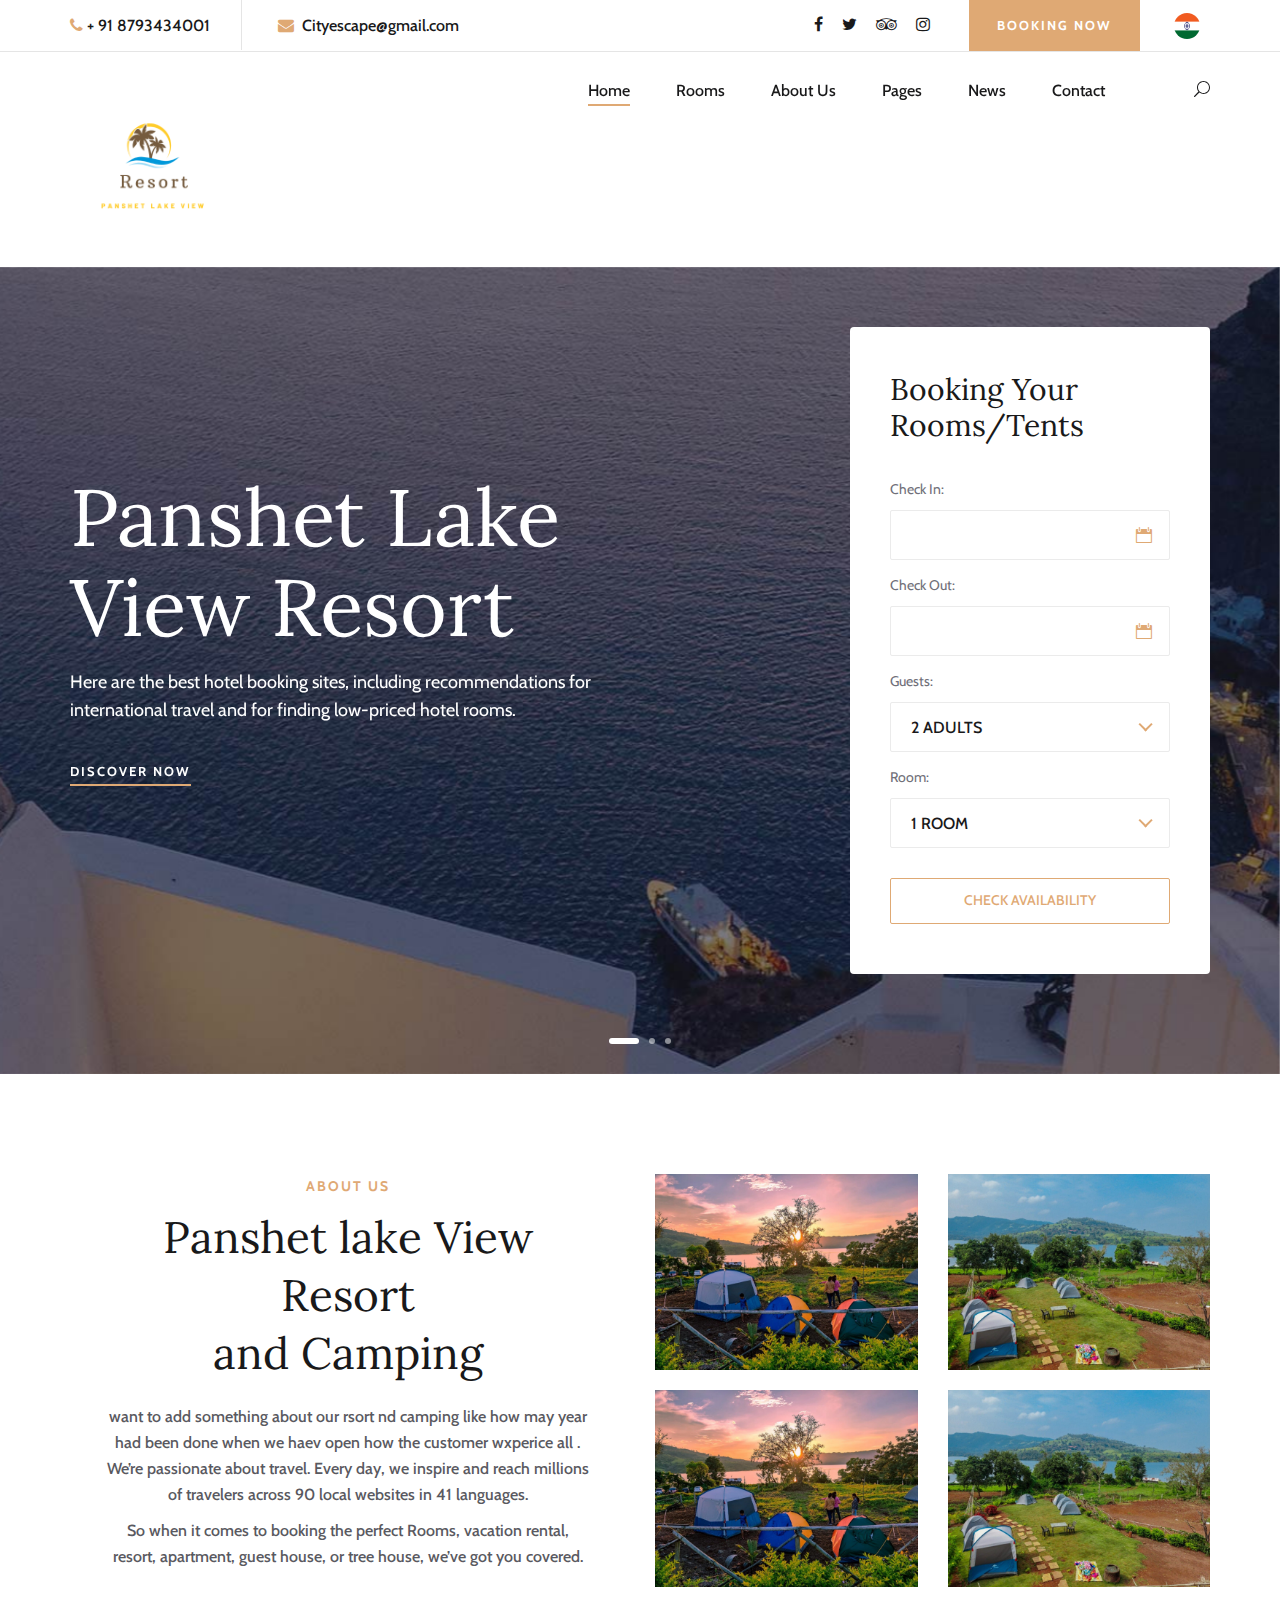
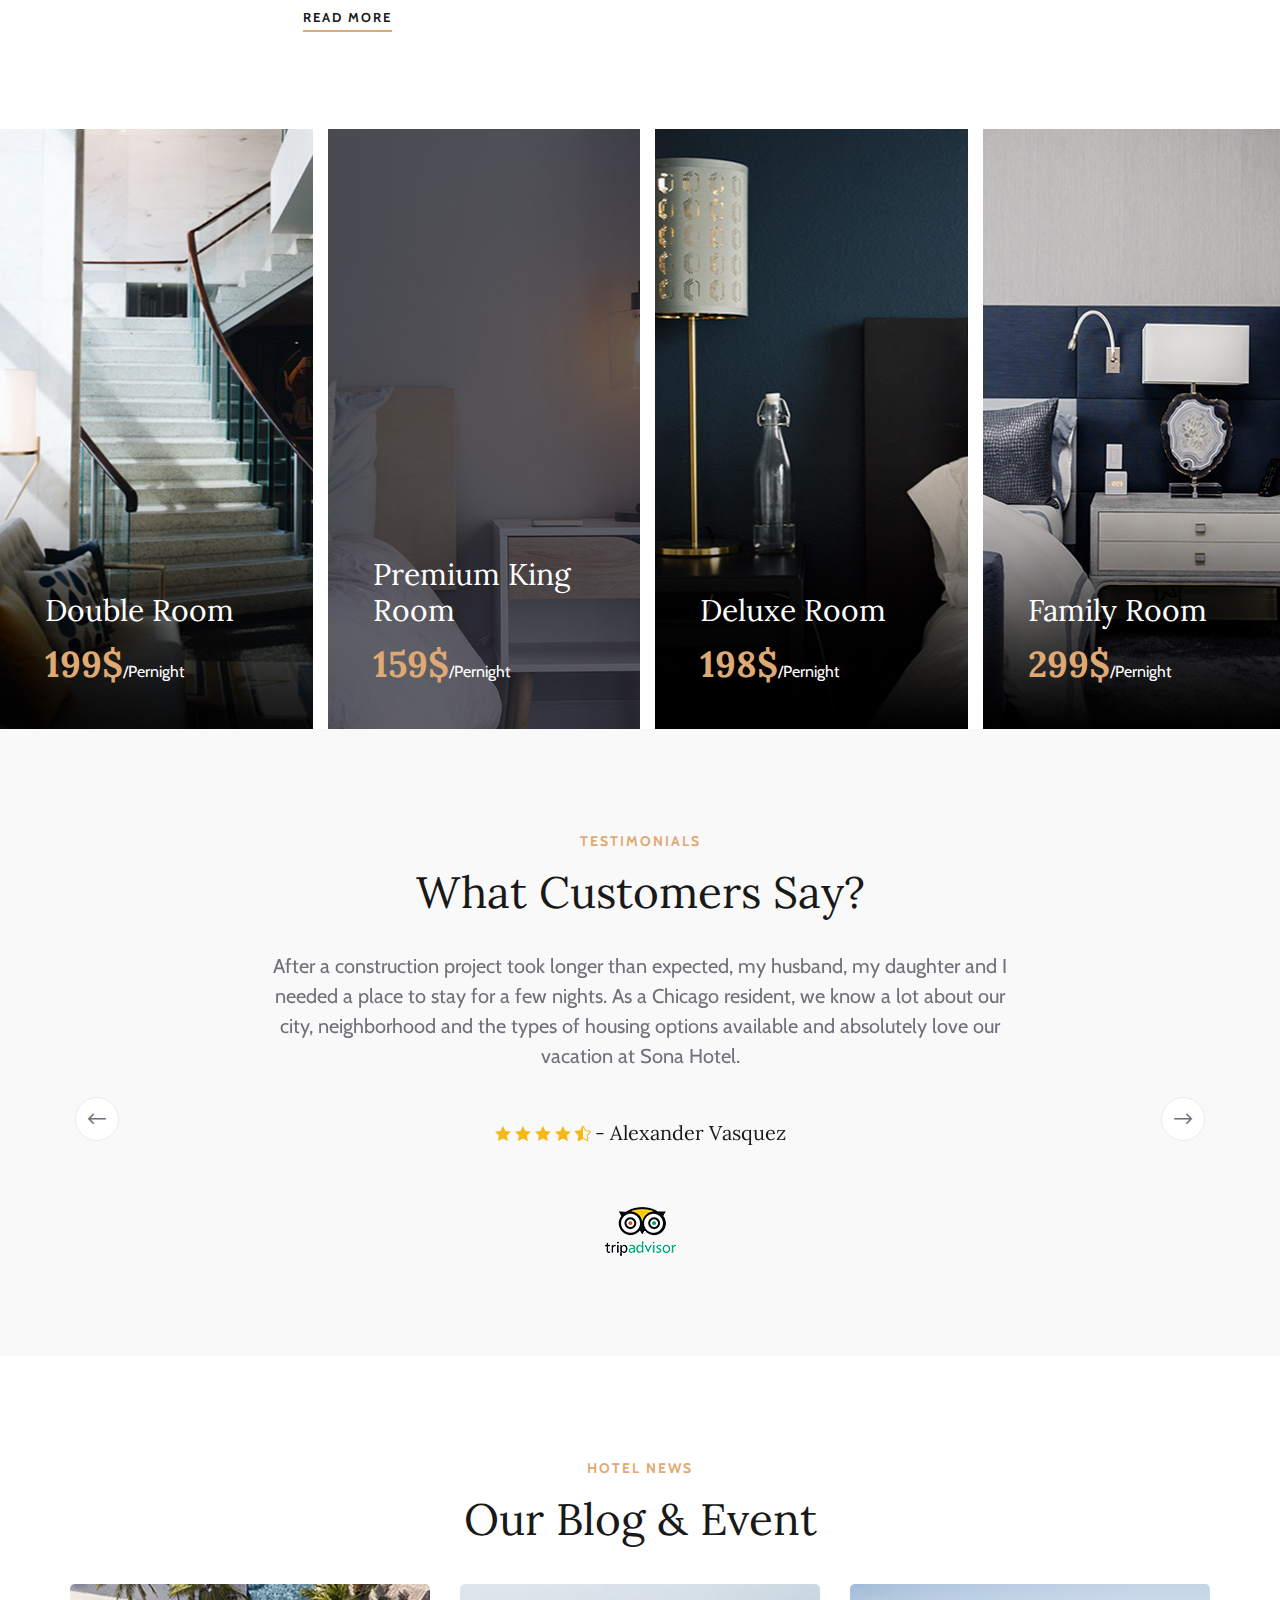
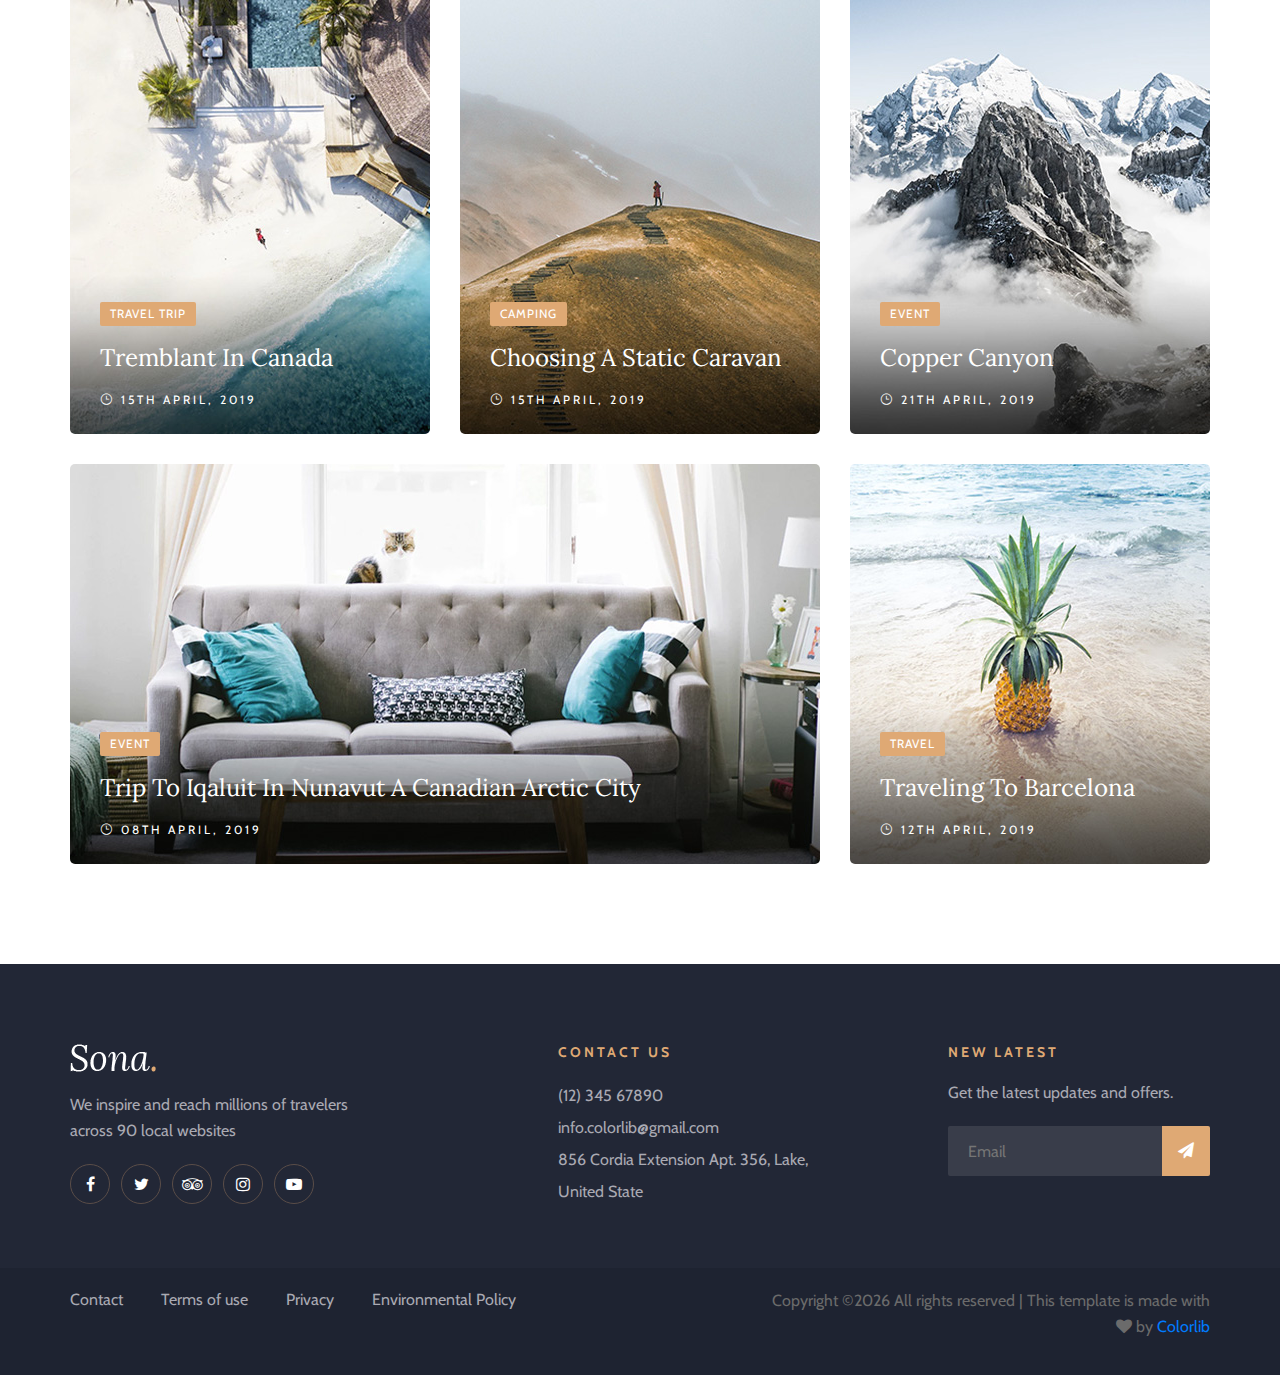
==== commit e6bcf0f8: "All todays idex" ====
--- a/index.html
+++ b/index.html
@@ -3,11 +3,11 @@
 
 <head>
     <meta charset="UTF-8">
-    <meta name="description" content="Sona Template">
+    <meta name="description" content="Template">
     <meta name="keywords" content="Sona, unica, creative, html">
     <meta name="viewport" content="width=device-width, initial-scale=1.0">
     <meta http-equiv="X-UA-Compatible" content="ie=edge">
-    <title>Sona | Template</title>
+    <title>Template</title>
 
     <!-- Google Font -->
     <link href="https://fonts.googleapis.com/css?family=Lora:400,700&display=swap" rel="stylesheet">
@@ -44,48 +44,9 @@
         <div class="search-icon  search-switch">
             <i class="icon_search"></i>
         </div>
-        <div class="header-configure-area">
-            <div class="language-option">
-                <img src="img/flag.jpg" alt="">
-                <span>EN <i class="fa fa-angle-down"></i></span>
-                <div class="flag-dropdown">
-                    <ul>
-                        <li><a href="#">Zi</a></li>
-                        <li><a href="#">Fr</a></li>
-                    </ul>
-                </div>
-            </div>
-            <a href="#" class="bk-btn">Booking Now</a>
-        </div>
-        <nav class="mainmenu mobile-menu">
-            <ul>
-                <li class="active"><a href="./index.html">Home</a></li>
-                <li><a href="./rooms.html">Rooms</a></li>
-                <li><a href="./about-us.html">About Us</a></li>
-                <li><a href="./pages.html">Pages</a>
-                    <ul class="dropdown">
-                        <li><a href="./room-details.html">Room Details</a></li>
-                        <li><a href="#">Deluxe Room</a></li>
-                        <li><a href="#">Family Room</a></li>
-                        <li><a href="#">Premium Room</a></li>
-                    </ul>
-                </li>
-                <li><a href="./blog.html">News</a></li>
-                <li><a href="./contact.html">Contact</a></li>
-            </ul>
-        </nav>
-        <div id="mobile-menu-wrap"></div>
-        <div class="top-social">
-            <a href="#"><i class="fa fa-facebook"></i></a>
-            <a href="#"><i class="fa fa-twitter"></i></a>
-            <a href="#"><i class="fa fa-tripadvisor"></i></a>
-            <a href="#"><i class="fa fa-instagram"></i></a>
-        </div>
-        <ul class="top-widget">
-            <li><i class="fa fa-phone"></i> (12) 345 67890</li>
-            <li><i class="fa fa-envelope"></i> info.colorlib@gmail.com</li>
-        </ul>
-    </div>
+            <a href="index.html" class="bk-btn">Booking Now</a>
+        </div>
+
     <!-- Offcanvas Menu Section End -->
 
     <!-- Header Section Begin -->
@@ -95,8 +56,8 @@
                 <div class="row">
                     <div class="col-lg-6">
                         <ul class="tn-left">
-                            <li><i class="fa fa-phone"></i> (12) 345 67890</li>
-                            <li><i class="fa fa-envelope"></i> info.colorlib@gmail.com</li>
+                            <li><i class="fa fa-phone"></i>+ 91 8793434001</li>
+                            <li><i class="fa fa-envelope"></i> Cityescape@gmail.com</li>
                         </ul>
                     </div>
                     <div class="col-lg-6">
@@ -107,15 +68,9 @@
                                 <a href="#"><i class="fa fa-tripadvisor"></i></a>
                                 <a href="#"><i class="fa fa-instagram"></i></a>
                             </div>
-                            <a href="#" class="bk-btn">Booking Now</a>
+                            <a href="index.html" class="bk-btn">Booking Now</a>
                             <div class="language-option">
-                                <img src="img/flag.jpg" alt="">
-                                <span>EN <i class="fa fa-angle-down"></i></span>
-                                <div class="flag-dropdown">
-                                    <ul>
-                                        <li><a href="#">Zi</a></li>
-                                        <li><a href="#">Fr</a></li>
-                                    </ul>
+                                <img src="img/Flag.png" alt="">
                                 </div>
                             </div>
                         </div>
@@ -129,7 +84,7 @@
                     <div class="col-lg-2">
                         <div class="logo">
                             <a href="./index.html">
-                                <img src="img/logo.png" alt="">
+                                <img src="img/Resort.png" alt="">
                             </a>
                         </div>
                     </div>
@@ -143,9 +98,9 @@
                                     <li><a href="./pages.html">Pages</a>
                                         <ul class="dropdown">
                                             <li><a href="./room-details.html">Room Details</a></li>
-                                            <li><a href="./blog-details.html">Blog Details</a></li>
-                                            <li><a href="#">Family Room</a></li>
-                                            <li><a href="#">Premium Room</a></li>
+                                            <li><a href="./blog-details.html">Tent Details</a></li>
+                                            <!-- <li><a href="#">Family Room</a></li> 
+                                            <li><a href="#">Premium Room</a></li>-->
                                         </ul>
                                     </li>
                                     <li><a href="./blog.html">News</a></li>
@@ -169,16 +124,16 @@
             <div class="row">
                 <div class="col-lg-6">
                     <div class="hero-text">
-                        <h1>Sona A Luxury Hotel</h1>
+                        <h1>Panshet Lake View Resort</h1>
                         <p>Here are the best hotel booking sites, including recommendations for international
                             travel and for finding low-priced hotel rooms.</p>
-                        <a href="#" class="primary-btn">Discover Now</a>
+                        <a href="about-us.html" class="primary-btn">Discover Now</a>
                     </div>
                 </div>
                 <div class="col-xl-4 col-lg-5 offset-xl-2 offset-lg-1">
                     <div class="booking-form">
-                        <h3>Booking Your Hotel</h3>
-                        <form action="#">
+                        <h3>Booking Your Rooms/Tents </h3>
+                        <form id="bookingForm" action="#">
                             <div class="check-date">
                                 <label for="date-in">Check In:</label>
                                 <input type="text" class="date-input" id="date-in">
@@ -192,23 +147,43 @@
                             <div class="select-option">
                                 <label for="guest">Guests:</label>
                                 <select id="guest">
-                                    <option value="">2 Adults</option>
-                                    <option value="">3 Adults</option>
+                                    <option value="2">2 Adults</option>
+                                    <option value="3">3 Adults</option>
                                 </select>
                             </div>
                             <div class="select-option">
                                 <label for="room">Room:</label>
                                 <select id="room">
-                                    <option value="">1 Room</option>
-                                    <option value="">2 Room</option>
+                                    <option value="1">1 Room</option>
+                                    <option value="2">2 Room</option>
                                 </select>
                             </div>
-                            <button type="submit">Check Availability</button>
+                            <button type="submit" id="checkAvailabilityBtn">Check Availability</button>
                         </form>
                     </div>
                 </div>
             </div>
         </div>
+        <script>
+            document.getElementById('bookingForm').addEventListener('submit', function(event) {
+                event.preventDefault(); // Prevent form submission
+    
+                // Display a prompt to choose between Google Form and WhatsApp
+                let choice = prompt('Rooms are available. How would you like to proceed?\n\n1. Fill out the Google Form\n2. Contact via WhatsApp\n\nPlease enter 1 or 2:');
+                
+                if (choice === '1') {
+                    // Redirect to a Google Form
+                    window.location.href = 'your_google_form_link';
+                } else if (choice === '2') {
+                    // Share details via WhatsApp
+                    window.location.href = 'https://wa.me/+918605446524'; 
+                } else {
+                    alert('Invalid choice. Please enter 1 or 2.');
+                }
+            });
+        </script>
+    </body>
+    </html>
         <div class="hero-slider owl-carousel">
             <div class="hs-item set-bg" data-setbg="img/hero/hero-1.jpg"></div>
             <div class="hs-item set-bg" data-setbg="img/hero/hero-2.jpg"></div>
@@ -225,98 +200,52 @@
                     <div class="about-text">
                         <div class="section-title">
                             <span>About Us</span>
-                            <h2>Intercontinental LA <br />Westlake Hotel</h2>
-                        </div>
-                        <p class="f-para">Sona.com is a leading online accommodation site. We’re passionate about
+                            <h2>Panshet lake View Resort <br />and Camping</h2>
+                        </div>
+                        <p class="f-para"> want to add something about our rsort nd camping  like how may year had been done when we haev open how the customer wxperice all . We’re passionate about
                             travel. Every day, we inspire and reach millions of travelers across 90 local websites in 41
                             languages.</p>
-                        <p class="s-para">So when it comes to booking the perfect hotel, vacation rental, resort,
+                        <p class="s-para">So when it comes to booking the perfect Rooms, vacation rental, resort,
                             apartment, guest house, or tree house, we’ve got you covered.</p>
-                        <a href="#" class="primary-btn about-btn">Read More</a>
+                        <a href="about-us.html" class="primary-btn about-btn">Read More</a>
                     </div>
                 </div>
                 <div class="col-lg-6">
                     <div class="about-pic">
                         <div class="row">
                             <div class="col-sm-6">
-                                <img src="img/about/about-1.jpg" alt="">
+                                <img src="img/about/A.jpeg" alt="" class="about-image">
                             </div>
                             <div class="col-sm-6">
-                                <img src="img/about/about-2.jpg" alt="">
-                            </div>
-                        </div>
-                    </div>
-                </div>
-            </div>
-        </div>
+                                <img src="img/about/B.jpg" alt="" class="about-image">
+                            </div>
+                            <div class="col-sm-6">
+                                <img src="img/about/A.jpeg" alt="" class="about-image">
+                            </div>
+                            <div class="col-sm-6">
+                                <img src="img/about/B.jpg" alt="" class="about-image">
+                            </div>
+                        </div>
+                    </div>
+                </div>
+                <style>
+                    .about-pic .col-sm-6 {
+                        margin-bottom: 20px; /* Adjust the value as per your requirement */
+                    }
+                </style>
     </section>
     <!-- About Us Section End -->
-
-    <!-- Services Section End -->
-    <section class="services-section spad">
-        <div class="container">
-            <div class="row">
-                <div class="col-lg-12">
-                    <div class="section-title">
-                        <span>What We Do</span>
-                        <h2>Discover Our Services</h2>
-                    </div>
-                </div>
-            </div>
-            <div class="row">
-                <div class="col-lg-4 col-sm-6">
-                    <div class="service-item">
-                        <i class="flaticon-036-parking"></i>
-                        <h4>Travel Plan</h4>
-                        <p>Lorem ipsum dolor sit amet, consectetur adipisicing elit, sed do eiusmod tempor incididunt ut
-                            labore et dolore magna.</p>
-                    </div>
-                </div>
-                <div class="col-lg-4 col-sm-6">
-                    <div class="service-item">
-                        <i class="flaticon-033-dinner"></i>
-                        <h4>Catering Service</h4>
-                        <p>Lorem ipsum dolor sit amet, consectetur adipisicing elit, sed do eiusmod tempor incididunt ut
-                            labore et dolore magna.</p>
-                    </div>
-                </div>
-                <div class="col-lg-4 col-sm-6">
-                    <div class="service-item">
-                        <i class="flaticon-026-bed"></i>
-                        <h4>Babysitting</h4>
-                        <p>Lorem ipsum dolor sit amet, consectetur adipisicing elit, sed do eiusmod tempor incididunt ut
-                            labore et dolore magna.</p>
-                    </div>
-                </div>
-                <div class="col-lg-4 col-sm-6">
-                    <div class="service-item">
-                        <i class="flaticon-024-towel"></i>
-                        <h4>Laundry</h4>
-                        <p>Lorem ipsum dolor sit amet, consectetur adipisicing elit, sed do eiusmod tempor incididunt ut
-                            labore et dolore magna.</p>
-                    </div>
-                </div>
-                <div class="col-lg-4 col-sm-6">
-                    <div class="service-item">
-                        <i class="flaticon-044-clock-1"></i>
-                        <h4>Hire Driver</h4>
-                        <p>Lorem ipsum dolor sit amet, consectetur adipisicing elit, sed do eiusmod tempor incididunt ut
-                            labore et dolore magna.</p>
-                    </div>
-                </div>
-                <div class="col-lg-4 col-sm-6">
-                    <div class="service-item">
-                        <i class="flaticon-012-cocktail"></i>
-                        <h4>Bar & Drink</h4>
-                        <p>Lorem ipsum dolor sit amet, consectetur adipisicing elit, sed do eiusmod tempor incididunt ut
-                            labore et dolore magna.</p>
-                    </div>
-                </div>
-            </div>
-        </div>
-    </section>
-    <!-- Services Section End -->
-
+    <script>
+        document.addEventListener("DOMContentLoaded", function() {
+            let serviceItems = document.querySelectorAll(".service-item");
+
+            serviceItems.forEach(function(item) {
+                let iconClass = item.getAttribute("data-icon");
+                let iconElement = item.querySelector(".icon");
+                iconElement.classList.add(iconClass);
+            });
+        });
+    </script>
     <!-- Home Room Section Begin -->
     <section class="hp-room-section">
         <div class="container-fluid">
--- a/css/flaticon.css
+++ b/css/flaticon.css
@@ -9,7 +9,8 @@
   src: url("../fonts/Flaticon.eot?#iefix") format("embedded-opentype"),
        url("../fonts/Flaticon.woff") format("woff"),
        url("../fonts/Flaticon.ttf") format("truetype"),
-       url("../fonts/Flaticon.svg#Flaticon") format("svg");
+       url("../fonts/Flaticon.svg#Flaticon") format("svg"),
+       url("../fonts/Stay.svg#Flaticon") format("svg");
   font-weight: normal;
   font-style: normal;
 }
@@ -78,4 +79,5 @@
 .flaticon-047-calendar:before { content: "\f12e"; }
 .flaticon-048-door-handle:before { content: "\f12f"; }
 .flaticon-049-power-socket:before { content: "\f130"; }
-.flaticon-050-bellboy:before { content: "\f131"; }+.flaticon-050-bellboy:before { content: "\f131"; }
+.flaticon-051-new-icon:before { content: "\f132"; }
--- a/css/style.css
+++ b/css/style.css
@@ -119,6 +119,7 @@
 	padding-top: 50px;
 	padding-bottom: 70px;
 }
+
 .text-white h1, .text-white h2, .text-white h3, .text-white h4, .text-white h5, .text-white h6, .text-white p, .text-white span, .text-white li, .text-white a {
 	color: #fff;
 }
@@ -2334,4 +2335,5 @@
 	.blog-details-text .comment-option .single-comment-item .sc-text a {
 		margin-bottom: 10px;
 	}
+	
 }